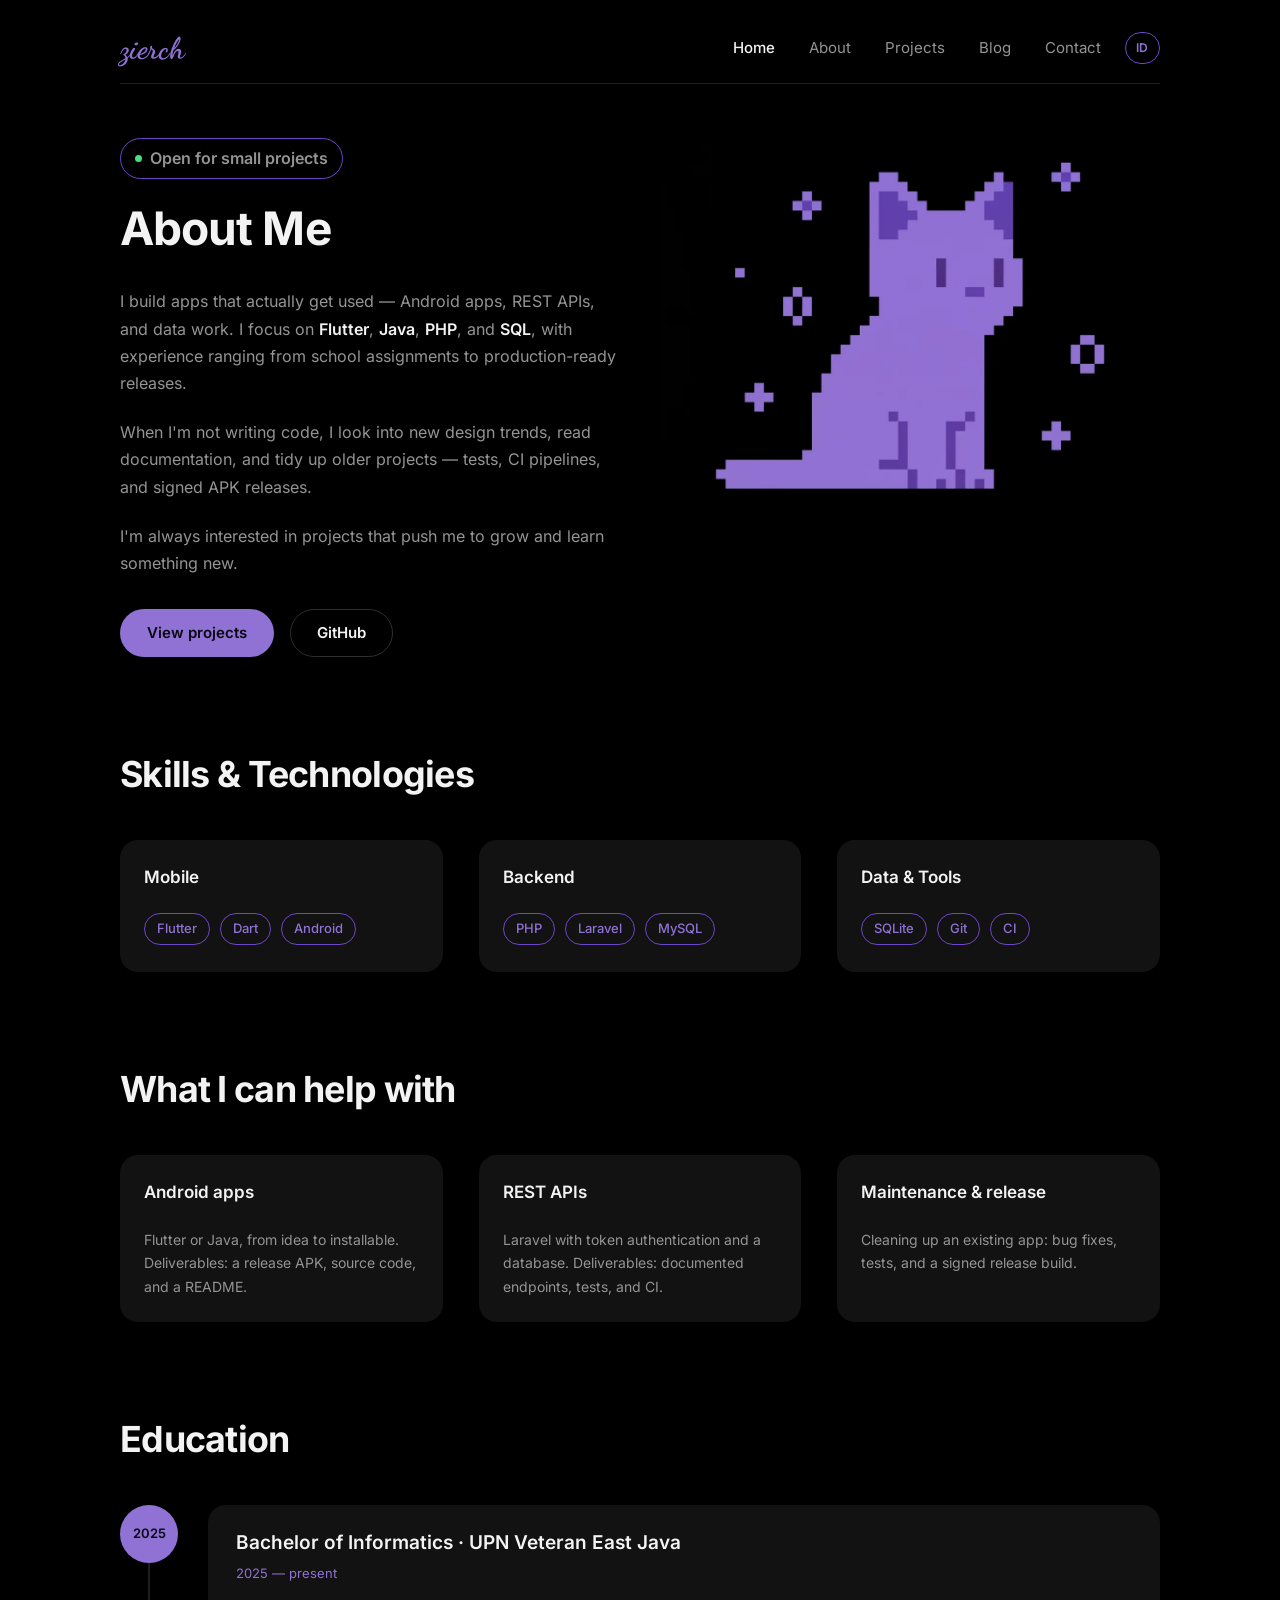
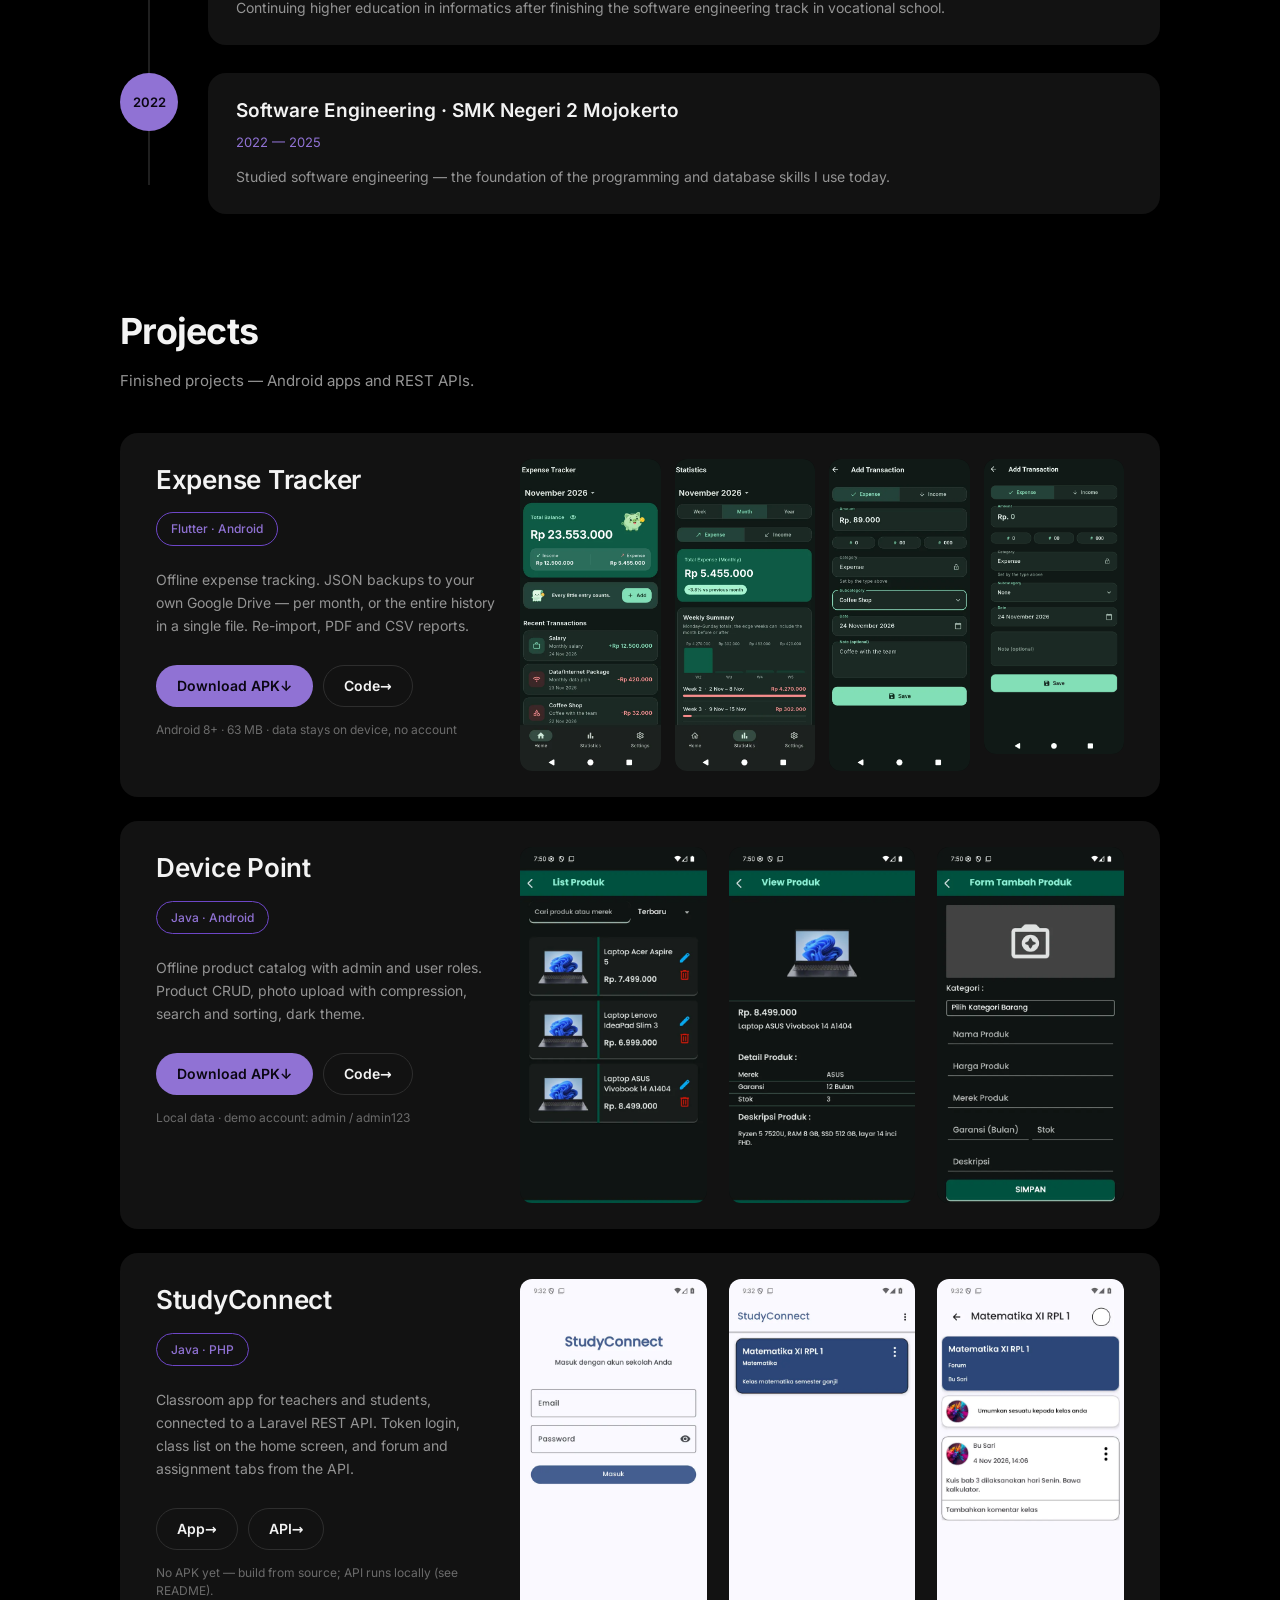
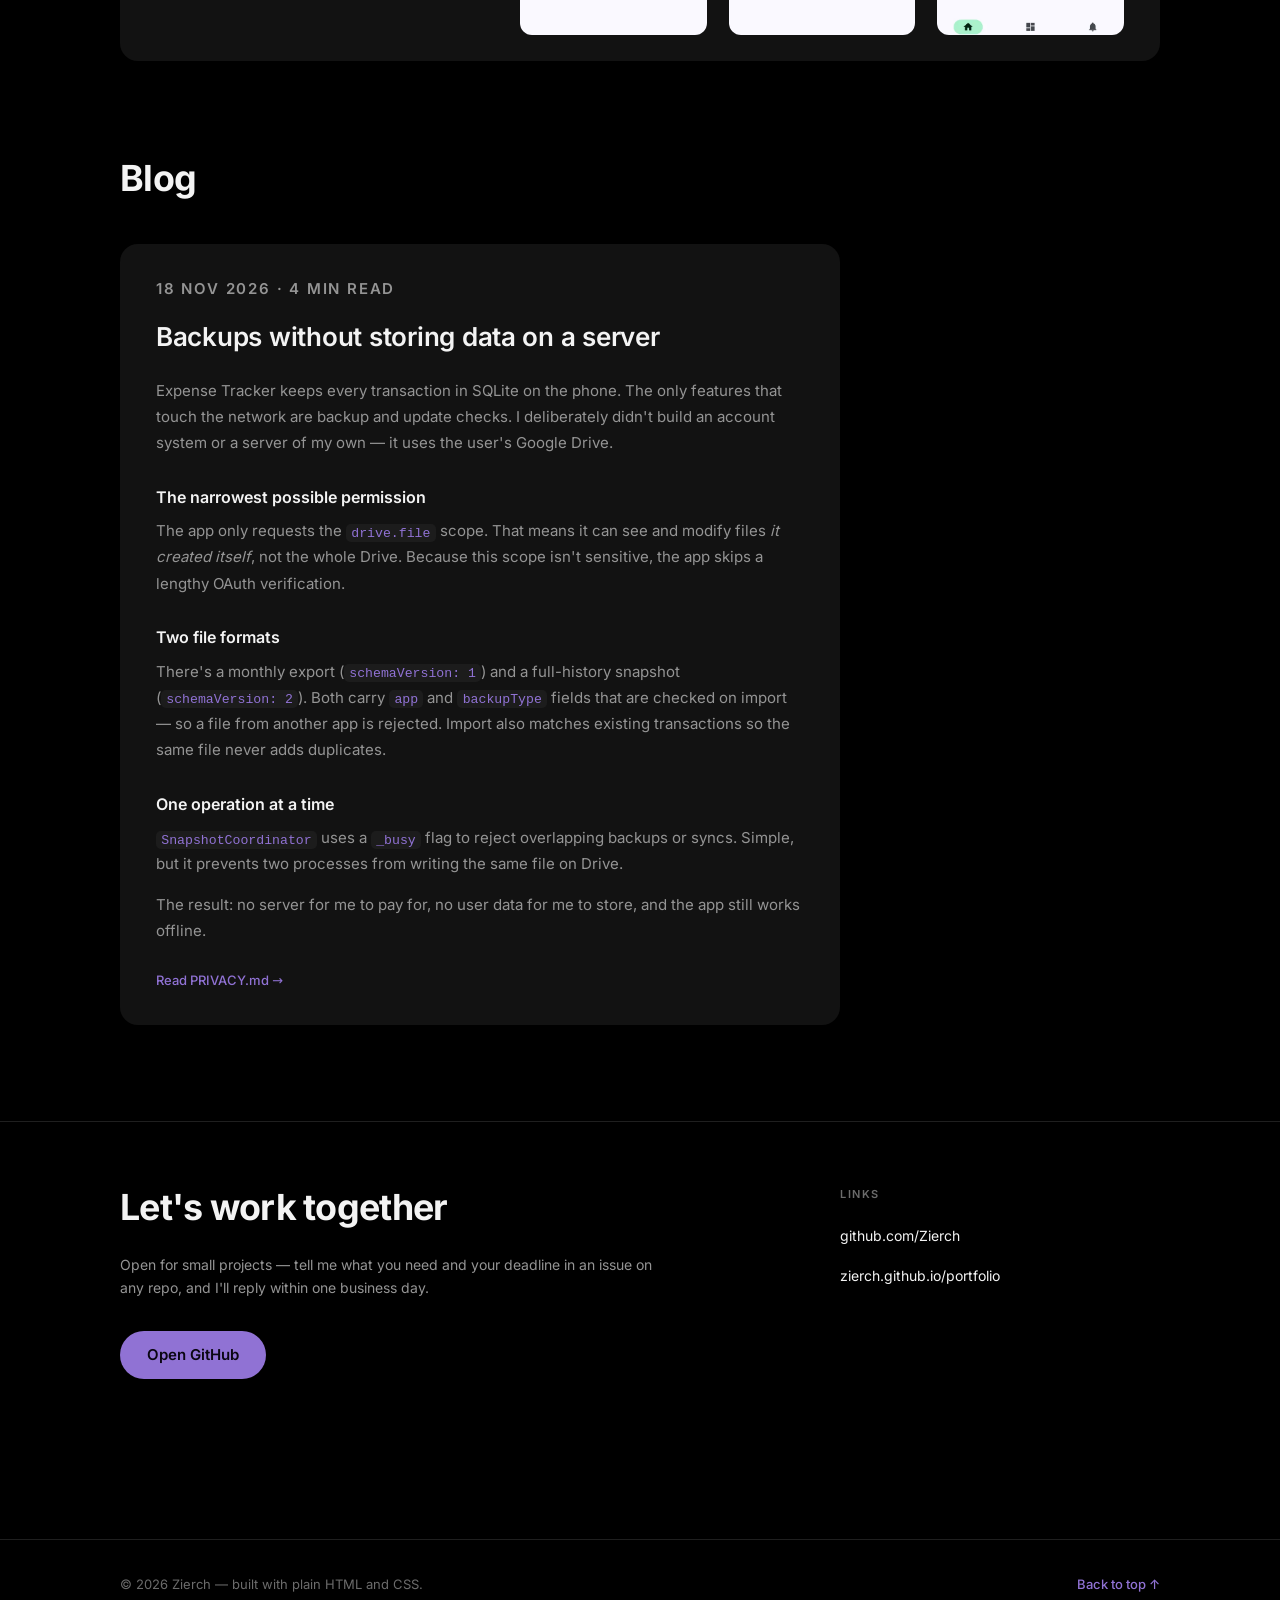
==== en/index.html @ 2a81a36b "feat: add an English version at /en/ A separate page rather than a CSS toggle so lang, hreflang, ima" ====
<!DOCTYPE html>
<html lang="en">
<head>
<meta charset="utf-8">
<meta name="viewport" content="width=device-width, initial-scale=1">
<title>Zierch — portfolio</title>
<meta name="description" content="Portfolio of Nabil (Zierch) — Android apps, REST APIs, and data work. Flutter, Java, PHP, SQL.">
<meta name="color-scheme" content="dark light">
<link rel="alternate" hreflang="id" href="https://zierch.github.io/portfolio/">
<link rel="preload" href="../assets/fonts/inter-var.woff2" as="font" type="font/woff2" crossorigin>
<link rel="preload" href="../assets/fonts/dancing-script-700.woff2" as="font" type="font/woff2" crossorigin>
<link rel="stylesheet" href="../style.css">
<link rel="icon" href="../assets/favicon-32.png" sizes="32x32" type="image/png">
<link rel="icon" href="../assets/icon-512.png" sizes="512x512" type="image/png">
<link rel="apple-touch-icon" href="../assets/apple-touch-icon.png">
</head>
<body>

<a class="skip" href="#projects">Skip to projects</a>

<header class="nav wrap">
  <a class="logo" href="#top">zierch</a>
  <nav class="menu" id="menu-mobile" aria-label="Main navigation">
    <a href="#top" aria-current="page">Home</a>
    <a href="#about">About</a>
    <a href="#projects">Projects</a>
    <a href="#blog">Blog</a>
    <a href="#contact">Contact</a>
  </nav>
  <a class="lang" href="../" hreflang="id" lang="id" aria-label="Ganti ke Bahasa Indonesia">ID</a>
  <button class="menu-toggle" aria-expanded="false" aria-controls="menu-mobile" aria-label="Open menu">
    <span></span><span></span><span></span>
  </button>
</header>

<main id="top">

  <!-- ================= HERO ================= -->
  <section id="about" class="hero wrap" aria-labelledby="hero-judul">
    <div class="hero-text">
      <p class="badge"><span class="dot"></span> Open for small projects</p>
      <h1 id="hero-judul">About Me</h1>
      <p>
        I build apps that actually get used — Android apps, REST APIs, and data
        work. I focus on <strong>Flutter</strong>, <strong>Java</strong>,
        <strong>PHP</strong>, and <strong>SQL</strong>, with experience ranging
        from school assignments to production-ready releases.
      </p>
      <p>
        When I'm not writing code, I look into new design trends, read
        documentation, and tidy up older projects — tests, CI pipelines,
        and signed APK releases.
      </p>
      <p>
        I'm always interested in projects that push me to grow and learn
        something new.
      </p>
      <div class="hero-actions">
        <a class="btn btn-primary" href="#projects">View projects</a>
        <a class="btn btn-ghost" href="https://github.com/Zierch">GitHub</a>
      </div>
    </div>
    <div class="hero-art">
      <img src="../assets/kucing.webp" width="520" height="390" alt="Purple pixel-art cat sitting among small stars on a black background." fetchpriority="high">
    </div>
  </section>

  <!-- ================= SKILLS ================= -->
  <section class="section wrap" aria-labelledby="skills-judul">
    <h2 id="skills-judul">Skills &amp; Technologies</h2>
    <div class="skills">
      <div class="card skill">
        <h3>Mobile</h3>
        <ul class="pills">
          <li>Flutter</li><li>Dart</li><li>Android</li>
        </ul>
      </div>
      <div class="card skill">
        <h3>Backend</h3>
        <ul class="pills">
          <li>PHP</li><li>Laravel</li><li>MySQL</li>
        </ul>
      </div>
      <div class="card skill">
        <h3>Data &amp; Tools</h3>
        <ul class="pills">
          <li>SQLite</li><li>Git</li><li>CI</li>
        </ul>
      </div>
    </div>
  </section>

  <!-- ================= SERVICES ================= -->
  <section class="section wrap" aria-labelledby="layanan-judul">
    <h2 id="layanan-judul">What I can help with</h2>
    <div class="skills">
      <div class="card skill service">
        <h3>Android apps</h3>
        <p class="desc">Flutter or Java, from idea to installable. Deliverables: a release APK, source code, and a README.</p>
      </div>
      <div class="card skill service">
        <h3>REST APIs</h3>
        <p class="desc">Laravel with token authentication and a database. Deliverables: documented endpoints, tests, and CI.</p>
      </div>
      <div class="card skill service">
        <h3>Maintenance &amp; release</h3>
        <p class="desc">Cleaning up an existing app: bug fixes, tests, and a signed release build.</p>
      </div>
    </div>
  </section>

  <!-- ================= EDUCATION ================= -->
  <section class="section wrap" aria-labelledby="pendidikan-judul">
    <h2 id="pendidikan-judul">Education</h2>
    <ol class="timeline">
      <li class="timeline-item">
        <span class="year">2025</span>
        <div class="card timeline-card">
          <h3>Bachelor of Informatics · UPN Veteran East Java</h3>
          <p class="meta">2025 — present</p>
          <p class="desc">Continuing higher education in informatics after finishing the software engineering track in vocational school.</p>
        </div>
      </li>
      <li class="timeline-item">
        <span class="year">2022</span>
        <div class="card timeline-card">
          <h3>Software Engineering · SMK Negeri 2 Mojokerto</h3>
          <p class="meta">2022 — 2025</p>
          <p class="desc">Studied software engineering — the foundation of the programming and database skills I use today.</p>
        </div>
      </li>
    </ol>
  </section>

  <!-- ================= PROJECTS ================= -->
  <section id="projects" class="section wrap" aria-labelledby="projects-judul">
    <h2 id="projects-judul">Projects</h2>
    <p class="section-sub">Finished projects — Android apps and REST APIs.</p>

    <article class="card project">
      <div class="project-info">
        <h3>Expense Tracker</h3>
        <p class="tag">Flutter · Android</p>
        <p class="desc">Offline expense tracking. JSON backups to your own Google Drive — per month, or the entire history in a single file. Re-import, PDF and CSV reports.</p>
        <div class="project-actions">
          <a class="btn btn-primary btn-sm" href="https://github.com/Zierch/expense_tracker/releases/latest">Download APK <span aria-hidden="true">↓</span></a>
          <a class="btn btn-ghost btn-sm" href="https://github.com/Zierch/expense_tracker">Code <span aria-hidden="true">→</span></a>
        </div>
        <p class="project-note">Android 8+ · 63 MB · data stays on device, no account</p>
      </div>
      <div class="shots shots--four" role="group" aria-label="Expense Tracker screenshots">
        <img src="../assets/expense-dashboard.webp" width="540" height="1134" loading="lazy" alt="Expense Tracker dashboard in dark theme: this month's balance and recent transactions.">
        <img src="../assets/expense-statistics.webp" width="540" height="1134" loading="lazy" alt="Statistics page: expense chart by category.">
        <img src="../assets/expense-add.webp" width="540" height="1134" loading="lazy" alt="Add transaction form filled in with an amount and category.">
        <img class="shot-gif" src="../assets/expense-demo.gif" width="460" height="966" loading="lazy" alt="Short animation: filling in a transaction form and saving it.">
      </div>
    </article>

    <article class="card project">
      <div class="project-info">
        <h3>Device Point</h3>
        <p class="tag">Java · Android</p>
        <p class="desc">Offline product catalog with admin and user roles. Product CRUD, photo upload with compression, search and sorting, dark theme.</p>
        <div class="project-actions">
          <a class="btn btn-primary btn-sm" href="https://github.com/Zierch/device-point/releases/latest">Download APK <span aria-hidden="true">↓</span></a>
          <a class="btn btn-ghost btn-sm" href="https://github.com/Zierch/device-point">Code <span aria-hidden="true">→</span></a>
        </div>
        <p class="project-note">Local data · demo account: admin / admin123</p>
      </div>
      <div class="shots" role="group" aria-label="Device Point screenshots">
        <img src="../assets/device-list.webp" width="540" height="1200" loading="lazy" alt="Device Point product list: cards with photo, price, and stock.">
        <img src="../assets/device-detail.webp" width="540" height="1200" loading="lazy" alt="Product detail page with specifications, warranty, and a contact seller button.">
        <img src="../assets/device-admin.webp" width="540" height="1200" loading="lazy" alt="Admin form for adding a new product.">
      </div>
    </article>

    <article class="card project">
      <div class="project-info">
        <h3>StudyConnect</h3>
        <p class="tag">Java · PHP</p>
        <p class="desc">Classroom app for teachers and students, connected to a Laravel REST API. Token login, class list on the home screen, and forum and assignment tabs from the API.</p>
        <div class="project-actions">
          <a class="btn btn-ghost btn-sm" href="https://github.com/Zierch/StudyConnect">App <span aria-hidden="true">→</span></a>
          <a class="btn btn-ghost btn-sm" href="https://github.com/Zierch/StudyConnect-API">API <span aria-hidden="true">→</span></a>
        </div>
        <p class="project-note">No APK yet — build from source; API runs locally (see README).</p>
      </div>
      <div class="shots" role="group" aria-label="StudyConnect screenshots">
        <img src="../assets/study-login.webp" width="540" height="1200" loading="lazy" alt="StudyConnect login screen with email and password fields.">
        <img src="../assets/study-beranda.webp" width="540" height="1200" loading="lazy" alt="StudyConnect home screen showing the signed-in user's classes.">
        <img src="../assets/study-forum.webp" width="540" height="1200" loading="lazy" alt="Forum tab inside a class, showing an announcement from the teacher.">
      </div>
    </article>
  </section>

  <!-- ================= BLOG ================= -->
  <section id="blog" class="section wrap" aria-labelledby="blog-judul">
    <h2 id="blog-judul">Blog</h2>

    <article class="post">
      <p class="post-meta">18 NOV 2026 · 4 MIN READ</p>
      <h3>Backups without storing data on a server</h3>
      <p>
        Expense Tracker keeps every transaction in SQLite on the phone. The only
        features that touch the network are backup and update checks. I
        deliberately didn't build an account system or a server of my own — it
        uses the user's Google Drive.
      </p>
      <h4>The narrowest possible permission</h4>
      <p>
        The app only requests the <code>drive.file</code> scope. That means it can
        see and modify files <em>it created itself</em>, not the whole Drive.
        Because this scope isn't sensitive, the app skips a lengthy OAuth
        verification.
      </p>
      <h4>Two file formats</h4>
      <p>
        There's a monthly export (<code>schemaVersion: 1</code>) and a full-history
        snapshot (<code>schemaVersion: 2</code>). Both carry <code>app</code> and
        <code>backupType</code> fields that are checked on import — so a file from
        another app is rejected. Import also matches existing transactions so the
        same file never adds duplicates.
      </p>
      <h4>One operation at a time</h4>
      <p>
        <code>SnapshotCoordinator</code> uses a <code>_busy</code> flag to reject
        overlapping backups or syncs. Simple, but it prevents two processes from
        writing the same file on Drive.
      </p>
      <p>
        The result: no server for me to pay for, no user data for me to store,
        and the app still works offline.
      </p>
      <a class="repo" href="https://github.com/Zierch/expense_tracker/blob/main/PRIVACY.md">Read PRIVACY.md <span aria-hidden="true">→</span></a>
    </article>
  </section>

  <!-- ================= CONTACT ================= -->
  <section id="contact" class="section wrap contact" aria-labelledby="contact-judul">
    <div class="contact-main">
      <h2 id="contact-judul">Let's work together</h2>
      <p class="desc">Open for small projects — tell me what you need and your deadline in an issue on any repo, and I'll reply within one business day.</p>
      <div class="hero-actions">
        <a class="btn btn-primary" href="https://github.com/Zierch">Open GitHub</a>
      </div>
    </div>
    <div class="contact-links">
      <h3>LINKS</h3>
      <ul>
        <li><a href="https://github.com/Zierch">github.com/Zierch</a></li>
        <li><a href="https://zierch.github.io/portfolio/">zierch.github.io/portfolio</a></li>
      </ul>
    </div>
  </section>

</main>

<footer class="wrap">
  <p>© 2026 Zierch — built with plain HTML and CSS.</p>
  <a href="#top">Back to top ↑</a>
</footer>

</body>
</html>
---- style.css ----
/* ============================================================
   Zierch — portfolio
   Satu berkas CSS, tanpa framework, tanpa JavaScript.
   Warna diambil langsung dari file desain FigCraft.
   ============================================================ */

@font-face {
  font-family: "Inter";
  src: url("assets/fonts/inter-var.woff2") format("woff2");
  font-weight: 100 900;
  font-style: normal;
  font-display: swap;
}

@font-face {
  font-family: "Dancing Script";
  src: url("assets/fonts/dancing-script-700.woff2") format("woff2");
  font-weight: 700;
  font-style: normal;
  font-display: swap;
}

:root {
  --bg: #000000;
  --card: #121212;
  --line: #1f1f1f;
  --border: #2e2e2e;
  --text: #f3f3f3;
  --dim: #949494;
  --muted: #6b6b6b;
  --accent: #9072d4;
  --accent-dark: #6d46c7;
  --on-accent: #0a0612;

  --wrap: 1200px;
  --pad: 120px;
  --radius: 18px;
}

*,
*::before,
*::after { box-sizing: border-box; }

html { scroll-behavior: smooth; }

@media (prefers-reduced-motion: reduce) {
  html { scroll-behavior: auto; }
  * { animation: none !important; transition: none !important; }
}

body {
  margin: 0;
  background: var(--bg);
  color: var(--text);
  font-family: "Inter", ui-sans-serif, system-ui, -apple-system, "Segoe UI",
    Roboto, sans-serif;
  font-size: 16px;
  line-height: 1.6;
  -webkit-font-smoothing: antialiased;
  text-rendering: optimizeLegibility;
}

.wrap {
  width: 100%;
  max-width: calc(var(--wrap) + 2 * var(--pad));
  margin-inline: auto;
  padding-inline: var(--pad);
}

@media (max-width: 1000px) {
  :root { --pad: 32px; }
}
@media (max-width: 560px) {
  :root { --pad: 24px; }
}

/* ---------- aksesibilitas ---------- */

.skip {
  position: absolute;
  left: -9999px;
  top: 0;
  z-index: 10;
  padding: 0.7rem 1.1rem;
  background: var(--accent);
  color: var(--on-accent);
  font-weight: 600;
  text-decoration: none;
  border-radius: 0 0 10px 0;
}
.skip:focus-visible { left: 0; }

:focus-visible {
  outline: 2px solid var(--accent);
  outline-offset: 3px;
  border-radius: 4px;
}

/* ---------- navigasi ---------- */

.nav {
  display: flex;
  align-items: center;
  justify-content: flex-start;
  gap: 1.5rem;
  padding-block: 30px 0;
  position: relative;
}

.nav::after {
  content: "";
  position: absolute;
  left: var(--pad);
  right: var(--pad);
  bottom: -18px;
  height: 1px;
  background: var(--line);
}

.logo {
  font-family: "Dancing Script", cursive;
  font-weight: 700;
  font-size: 30px;
  line-height: 1.2;
  color: var(--accent);
  text-decoration: none;
  letter-spacing: 0.01em;
}

.menu {
  display: flex;
  gap: 34px;
  margin-left: auto;
}

.menu a {
  color: var(--dim);
  font-size: 15px;
  text-decoration: none;
  transition: color 0.15s ease;
}

.menu a:hover,
.menu a[aria-current="page"] { color: var(--text); }

.menu a[aria-current="page"] { font-weight: 500; }

/* penanda bahasa — tetap terlihat walau menu disembunyikan di HP */
.lang {
  color: var(--accent);
  font-size: 12px;
  font-weight: 600;
  letter-spacing: 0.05em;
  text-decoration: none;
  padding: 5px 10px;
  border: 1px solid var(--accent-dark);
  border-radius: 999px;
  transition: background-color 0.15s ease;
}

.lang:hover { background: #1a1328; }

/* tombol hamburger — hanya di layar kecil */
.menu-toggle {
  display: none;
  flex-direction: column;
  justify-content: center;
  gap: 5px;
  width: 34px;
  height: 34px;
  padding: 0;
  border: 0;
  background: none;
  cursor: pointer;
}

.menu-toggle span {
  display: block;
  height: 2px;
  background: var(--text);
  border-radius: 2px;
}

/* ---------- hero ---------- */

.hero {
  display: grid;
  grid-template-columns: minmax(0, 560px) minmax(0, 520px);
  justify-content: space-between;
  align-items: start;
  gap: 40px;
  padding-block: 72px 96px;
}

h1 {
  margin: 0 0 32px;
  font-size: clamp(2.2rem, 3.6vw, 52px);
  line-height: 1.2;
  font-weight: 700;
  letter-spacing: -0.02em;
}

/* badge kecil di hero — tanpa angka harga */
.badge {
  display: inline-flex;
  align-items: center;
  gap: 8px;
  margin: 0 0 18px;
  padding: 6px 14px;
  border: 1px solid var(--accent-dark);
  border-radius: 999px;
  color: var(--accent);
  font-size: 12px;
  font-weight: 600;
}

.badge .dot {
  width: 7px;
  height: 7px;
  border-radius: 50%;
  background: #4ade80;
}

.hero-text p {
  margin: 0 0 22px;
  color: var(--dim);
  font-size: 16px;
  line-height: 1.7;
  max-width: 52ch;
}

.hero-text strong {
  color: var(--text);
  font-weight: 600;
}

.hero-actions {
  display: flex;
  flex-wrap: wrap;
  gap: 16px;
  margin-top: 32px;
}

.hero-art img {
  display: block;
  width: 100%;
  height: auto;
  border-radius: var(--radius);
}

/* ---------- tombol ---------- */

.btn {
  display: inline-flex;
  align-items: center;
  justify-content: center;
  min-height: 48px;
  padding: 0 26px;
  border: 1px solid transparent;
  border-radius: 999px;
  font-size: 15px;
  font-weight: 600;
  text-decoration: none;
  transition: background-color 0.15s ease, border-color 0.15s ease,
    transform 0.15s ease;
}

.btn-primary {
  background: var(--accent);
  color: var(--on-accent);
}

.btn-primary:hover {
  background: #a086e0;
  transform: translateY(-1px);
}

.btn-ghost {
  background: transparent;
  border-color: var(--border);
  color: var(--text);
}

.btn-ghost:hover {
  border-color: var(--accent);
  transform: translateY(-1px);
}

/* ---------- bagian umum ---------- */

.section { padding-block: 0 96px; }

h2 {
  margin: 0 0 44px;
  font-size: clamp(1.7rem, 2.8vw, 40px);
  line-height: 1.2;
  font-weight: 700;
  letter-spacing: -0.02em;
}

.section-sub {
  margin: -28px 0 40px;
  color: var(--dim);
  font-size: 15px;
}

.card {
  background: var(--card);
  border-radius: var(--radius);
}

/* ---------- skills ---------- */

.skills {
  display: grid;
  grid-template-columns: repeat(3, minmax(0, 1fr));
  gap: 36px;
}

.skill {
  padding: 24px;
  min-height: 132px;
}

.skill h3 {
  margin: 0 0 22px;
  font-size: 17px;
  font-weight: 600;
}

.pills {
  display: flex;
  flex-wrap: wrap;
  gap: 10px;
  margin: 0;
  padding: 0;
  list-style: none;
}

.pills li {
  padding: 5px 12px;
  border: 1px solid var(--accent-dark);
  border-radius: 999px;
  color: var(--accent);
  font-size: 13px;
  font-weight: 500;
  line-height: 1.5;
}

/* kartu "Bisa kubantu" — tinggi mengikuti isi */
.service .desc { margin: 0; }
.service { min-height: 0; }

/* ---------- pendidikan ---------- */

.timeline {
  margin: 0;
  padding: 0;
  list-style: none;
  position: relative;
}

/* garis vertikal: mulai dari titik pertama, berhenti di titik terakhir */
.timeline::before {
  content: "";
  position: absolute;
  left: 28px;
  top: 29px;
  bottom: 29px;
  width: 2px;
  background: var(--line);
}

.timeline-item {
  display: grid;
  grid-template-columns: 58px minmax(0, 1fr);
  gap: 30px;
  align-items: start;
}

.timeline-item + .timeline-item { margin-top: 28px; }

.year {
  display: grid;
  place-items: center;
  width: 58px;
  height: 58px;
  border-radius: 50%;
  background: var(--accent);
  color: var(--on-accent);
  font-size: 13px;
  font-weight: 600;
  position: relative;
  z-index: 1;
}

.timeline-card { padding: 26px 28px; }

.timeline-card h3 {
  margin: 0 0 8px;
  font-size: 19px;
  font-weight: 600;
  line-height: 1.3;
}

.meta {
  margin: 0 0 12px;
  color: var(--accent);
  font-size: 13px;
}

.desc {
  margin: 0;
  color: var(--dim);
  font-size: 14px;
  line-height: 1.65;
}

/* ---------- projects ---------- */

.project {
  display: grid;
  grid-template-columns: minmax(0, 340px) minmax(0, 1fr);
  gap: 24px;
  padding: 26px 36px;
  align-items: start;
}

.project + .project { margin-top: 24px; }

.project-info h3 {
  margin: 0 0 12px;
  font-size: 26px;
  font-weight: 600;
  letter-spacing: -0.01em;
}

.tag {
  display: inline-block;
  margin: 0 0 22px;
  padding: 6px 14px;
  border: 1px solid var(--accent-dark);
  border-radius: 999px;
  color: var(--accent);
  font-size: 12px;
  font-weight: 500;
}

.project-info .desc { margin-bottom: 28px; }

.repo {
  color: var(--accent);
  font-size: 13px;
  font-weight: 500;
  text-decoration: none;
  border-bottom: 1px solid transparent;
  transition: border-color 0.15s ease;
  word-break: break-word;
}

.repo:hover { border-bottom-color: var(--accent); }

.shots {
  display: grid;
  grid-template-columns: repeat(3, minmax(0, 1fr));
  gap: 22px;
  align-content: start;
}

.shots img {
  display: block;
  width: 100%;
  /* semua tangkapan layar disamakan rasionya (9:20, seperti di desain)
     supaya kartu tetap seimbang walau tinggi aslinya berbeda */
  aspect-ratio: 9 / 20;
  object-fit: cover;
  object-position: top center;
  height: auto;
  max-height: 356px;
  border-radius: 12px;
  background: #0a0a0a;
  transition: transform 0.2s ease;
}

.shots img:hover { transform: translateY(-3px); }

/* empat gambar berjajar: tiga tangkapan layar + satu GIF */
.shots--four {
  grid-template-columns: repeat(4, minmax(0, 1fr));
  gap: 14px;
}

/* GIF demo: tetap dalam strip, tidak ikut rasio 9:20 */
.shots .shot-gif {
  aspect-ratio: auto;
  max-height: none;
  object-fit: contain;
}

/* tombol kecil di dalam kartu proyek */
.btn-sm {
  min-height: 42px;
  padding: 0 20px;
  font-size: 14px;
}

.project-actions {
  display: flex;
  flex-wrap: wrap;
  gap: 10px;
  margin-bottom: 14px;
}

.project-note {
  margin: 0;
  color: var(--muted);
  font-size: 12px;
  line-height: 1.5;
}

/* ---------- blog ---------- */

.post {
  max-width: 72ch;
  padding: 32px 36px;
  background: var(--card);
  border-radius: var(--radius);
}

.post-meta {
  margin: 0 0 14px;
  color: var(--muted);
  font-size: 11px;
  font-weight: 600;
  letter-spacing: 0.12em;
}

.post h3 {
  margin: 0 0 20px;
  font-size: 26px;
  font-weight: 600;
  letter-spacing: -0.01em;
}

.post h4 {
  margin: 28px 0 8px;
  font-size: 16px;
  font-weight: 600;
}

.post p {
  margin: 0 0 14px;
  color: var(--dim);
  font-size: 15px;
  line-height: 1.75;
}

.post code {
  padding: 0.12em 0.4em;
  border-radius: 5px;
  background: #1c1c1c;
  color: var(--accent);
  font-family: ui-monospace, "SF Mono", "Cascadia Code", Menlo, monospace;
  font-size: 0.88em;
}

.post .repo { display: inline-block; margin-top: 12px; }

/* ---------- contact ---------- */

.contact {
  display: grid;
  grid-template-columns: minmax(0, 700px) minmax(0, 320px);
  justify-content: space-between;
  gap: 48px;
  padding-top: 64px;
  border-top: 1px solid var(--line);
}

.contact h2 { margin-bottom: 24px; }

.contact .desc { max-width: 60ch; }

.contact-links h3 {
  margin: 0 0 20px;
  color: var(--muted);
  font-size: 11px;
  font-weight: 600;
  letter-spacing: 0.14em;
}

.contact-links ul {
  margin: 0;
  padding: 0;
  list-style: none;
  display: grid;
  gap: 14px;
}

.contact-links a {
  color: var(--text);
  font-size: 14px;
  text-decoration: none;
  border-bottom: 1px solid transparent;
  transition: color 0.15s ease, border-color 0.15s ease;
}

.contact-links a:hover {
  color: var(--accent);
  border-bottom-color: var(--accent);
}

/* ---------- footer ---------- */

footer {
  display: flex;
  flex-wrap: wrap;
  gap: 16px;
  justify-content: space-between;
  align-items: center;
  margin-top: 64px;
  padding-block: 34px 40px;
  border-top: 1px solid var(--line);
}

footer p {
  margin: 0;
  color: var(--muted);
  font-size: 13px;
}

footer a {
  color: var(--accent);
  font-size: 13px;
  font-weight: 500;
  text-decoration: none;
}

footer a:hover { text-decoration: underline; }

/* ============================================================
   Responsif
   ============================================================ */

@media (max-width: 1000px) {
  .hero {
    grid-template-columns: minmax(0, 1fr);
    padding-block: 56px 72px;
  }

  .hero-art {
    order: -1;
    max-width: 460px;
  }

  .skills {
    grid-template-columns: minmax(0, 1fr);
    gap: 16px;
  }

  .skill { min-height: 0; }

  .project {
    grid-template-columns: minmax(0, 1fr);
    gap: 28px;
  }

  .contact {
    grid-template-columns: minmax(0, 1fr);
    gap: 40px;
  }
}

@media (max-width: 720px) {
  .menu { display: none; }

  /* dorong penanda bahasa ke kanan, berdampingan dengan hamburger */
  .lang { margin-left: auto; }

  .menu-toggle { display: flex; }

  .nav::after { bottom: -14px; }

  .shots {
    display: flex;
    gap: 14px;
    overflow-x: auto;
    scroll-snap-type: x mandatory;
    padding-bottom: 8px;
    scrollbar-width: thin;
  }

  .shots img {
    flex: 0 0 56%;
    max-width: 200px;
    /* biarkan rasio gambar yang menentukan tinggi; max-height dari
       aturan desktop akan memangkas isinya di sini */
    max-height: none;
    scroll-snap-align: start;
  }

  .project { padding: 24px; }

  .timeline-item { gap: 20px; }
  .timeline::before { left: 24px; }
  .year { width: 50px; height: 50px; }

  .timeline-card { padding: 22px; }
  .timeline-card h3 { font-size: 17px; }
}

@media (max-width: 420px) {
  .hero-actions .btn { flex: 1 1 auto; }
  .project-info h3 { font-size: 22px; }
}
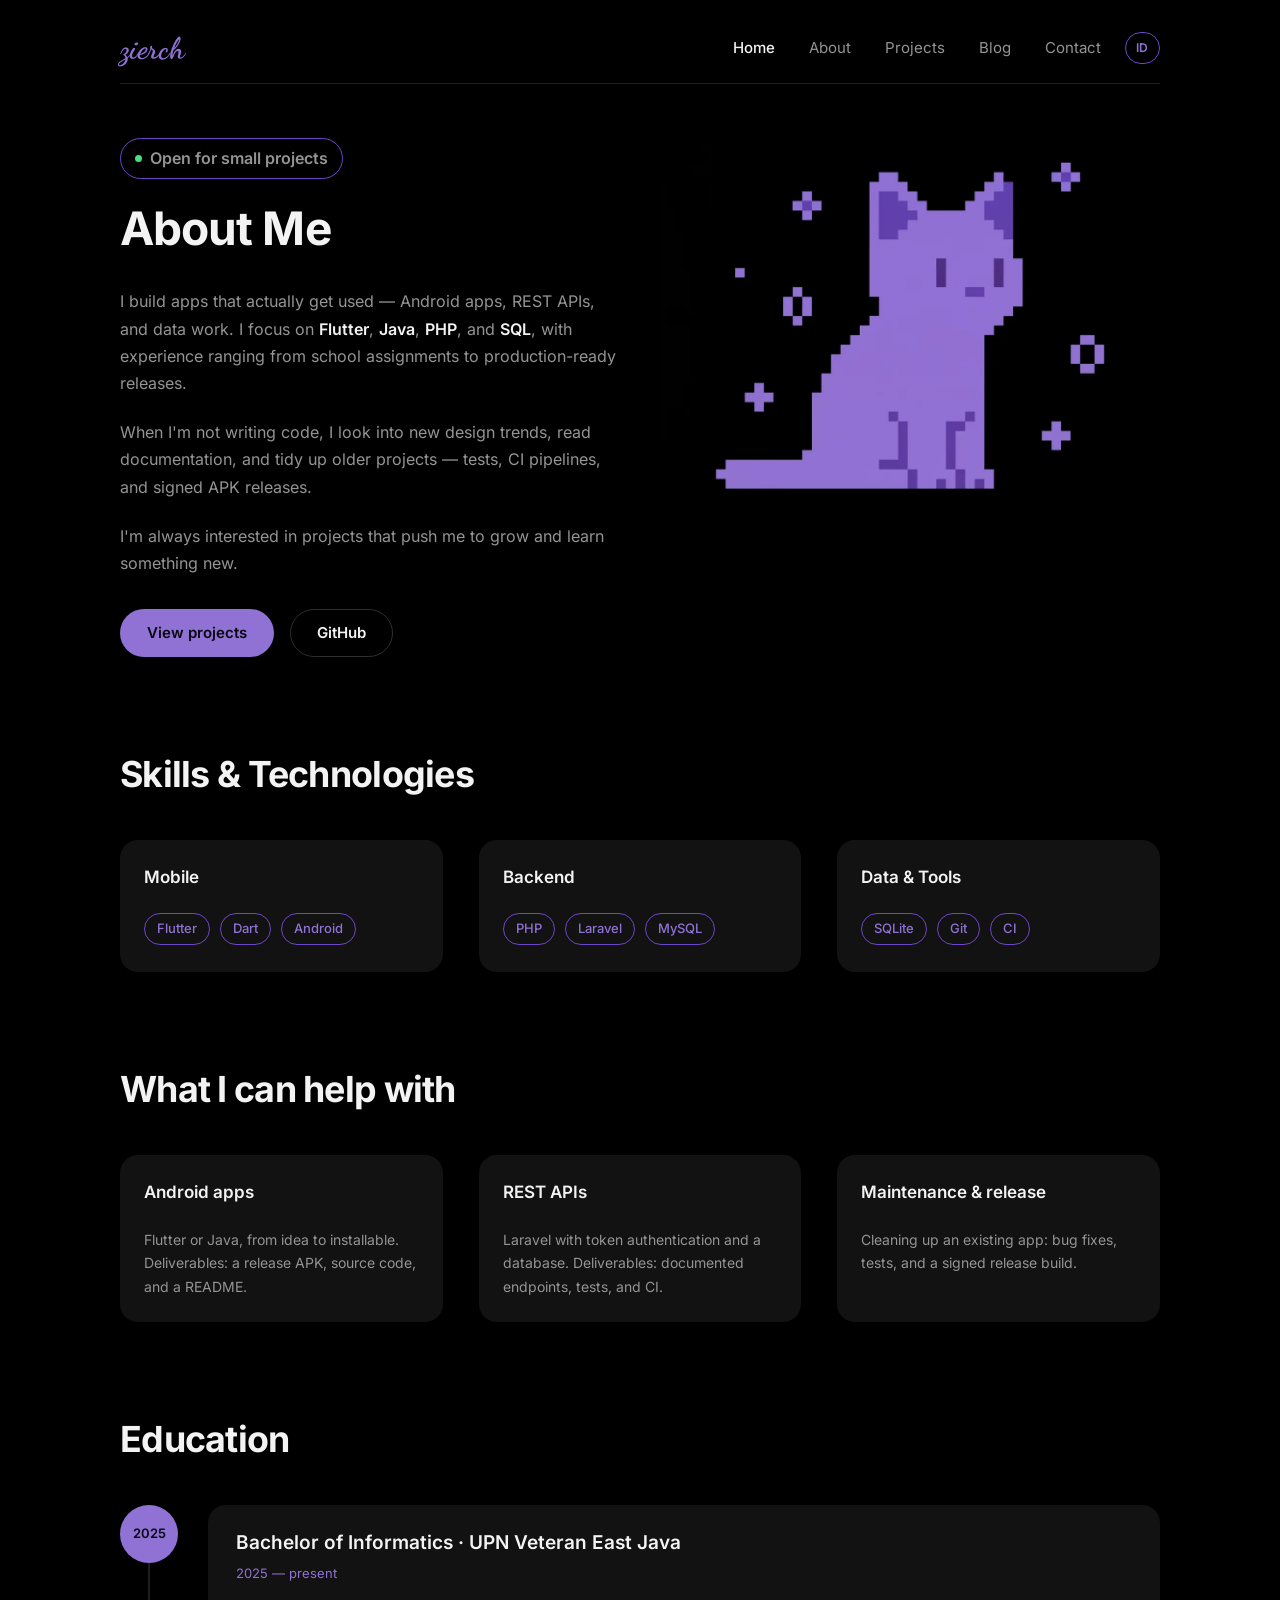
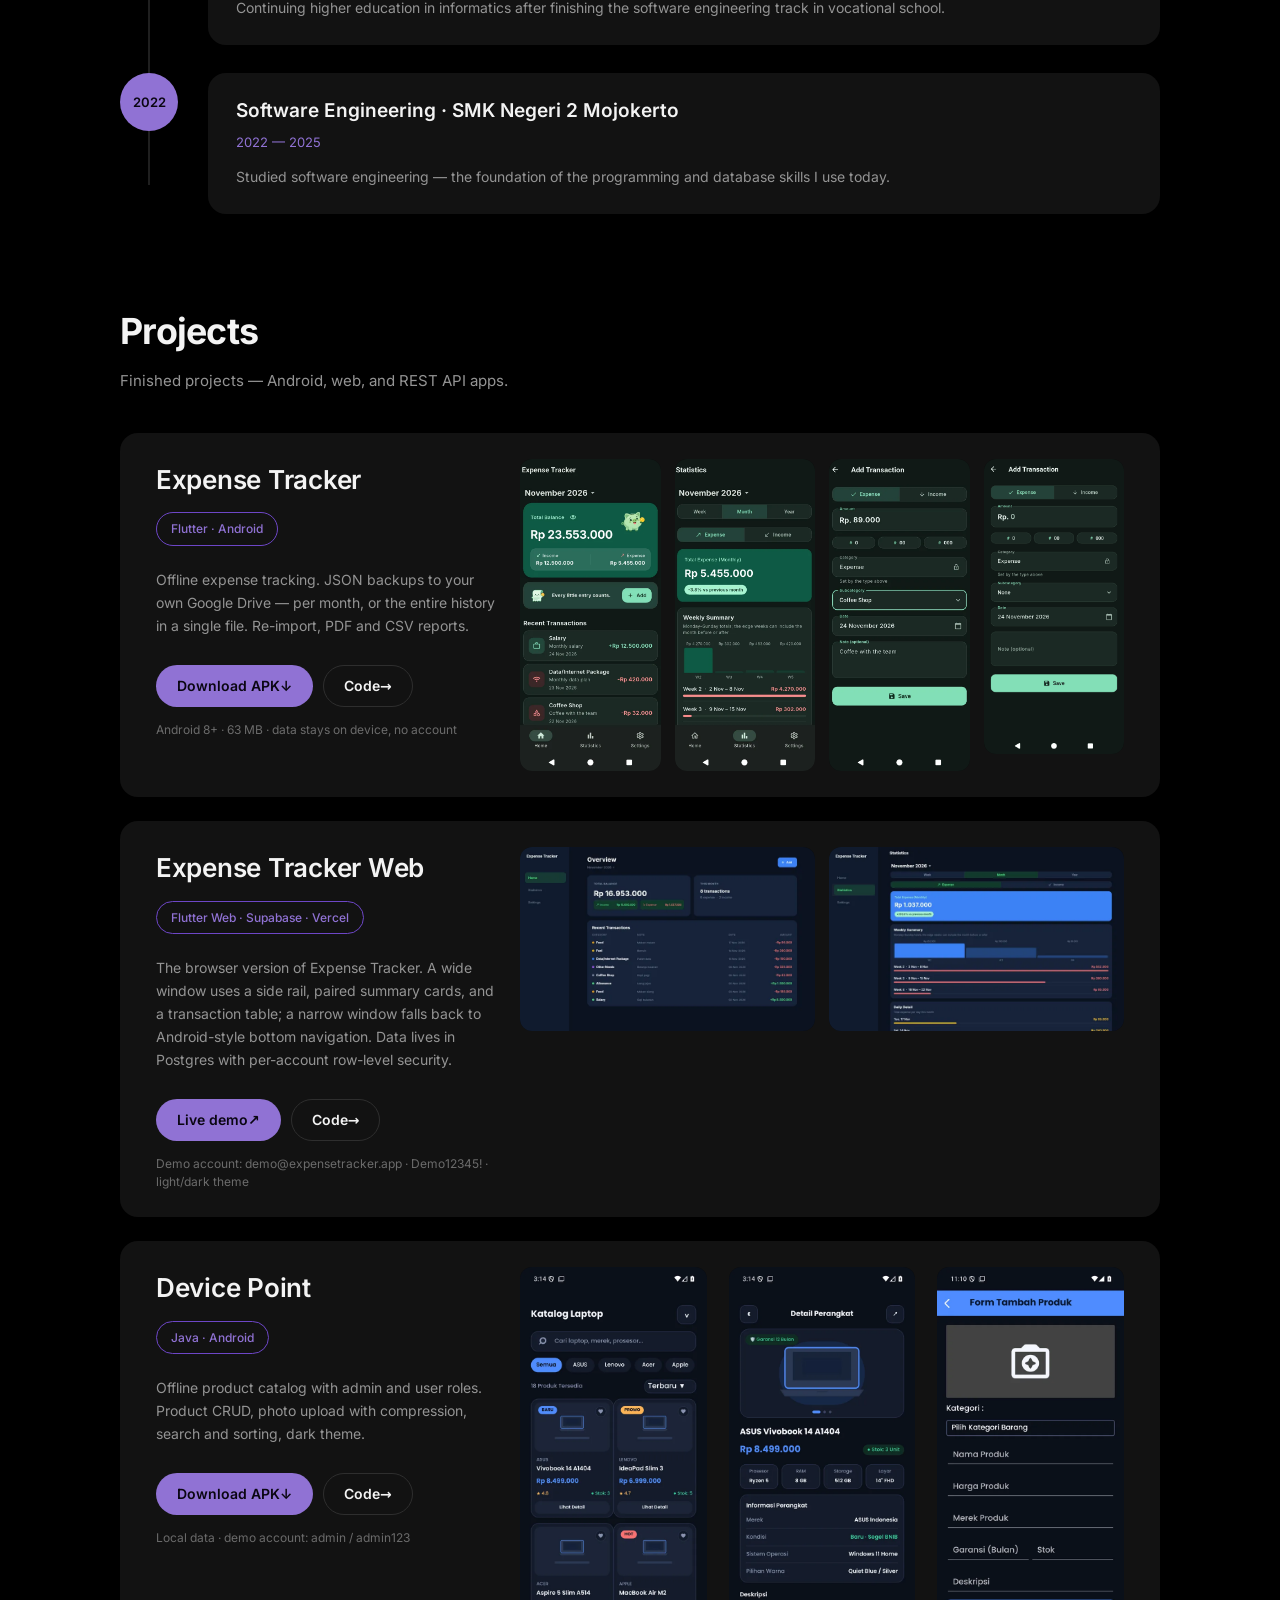
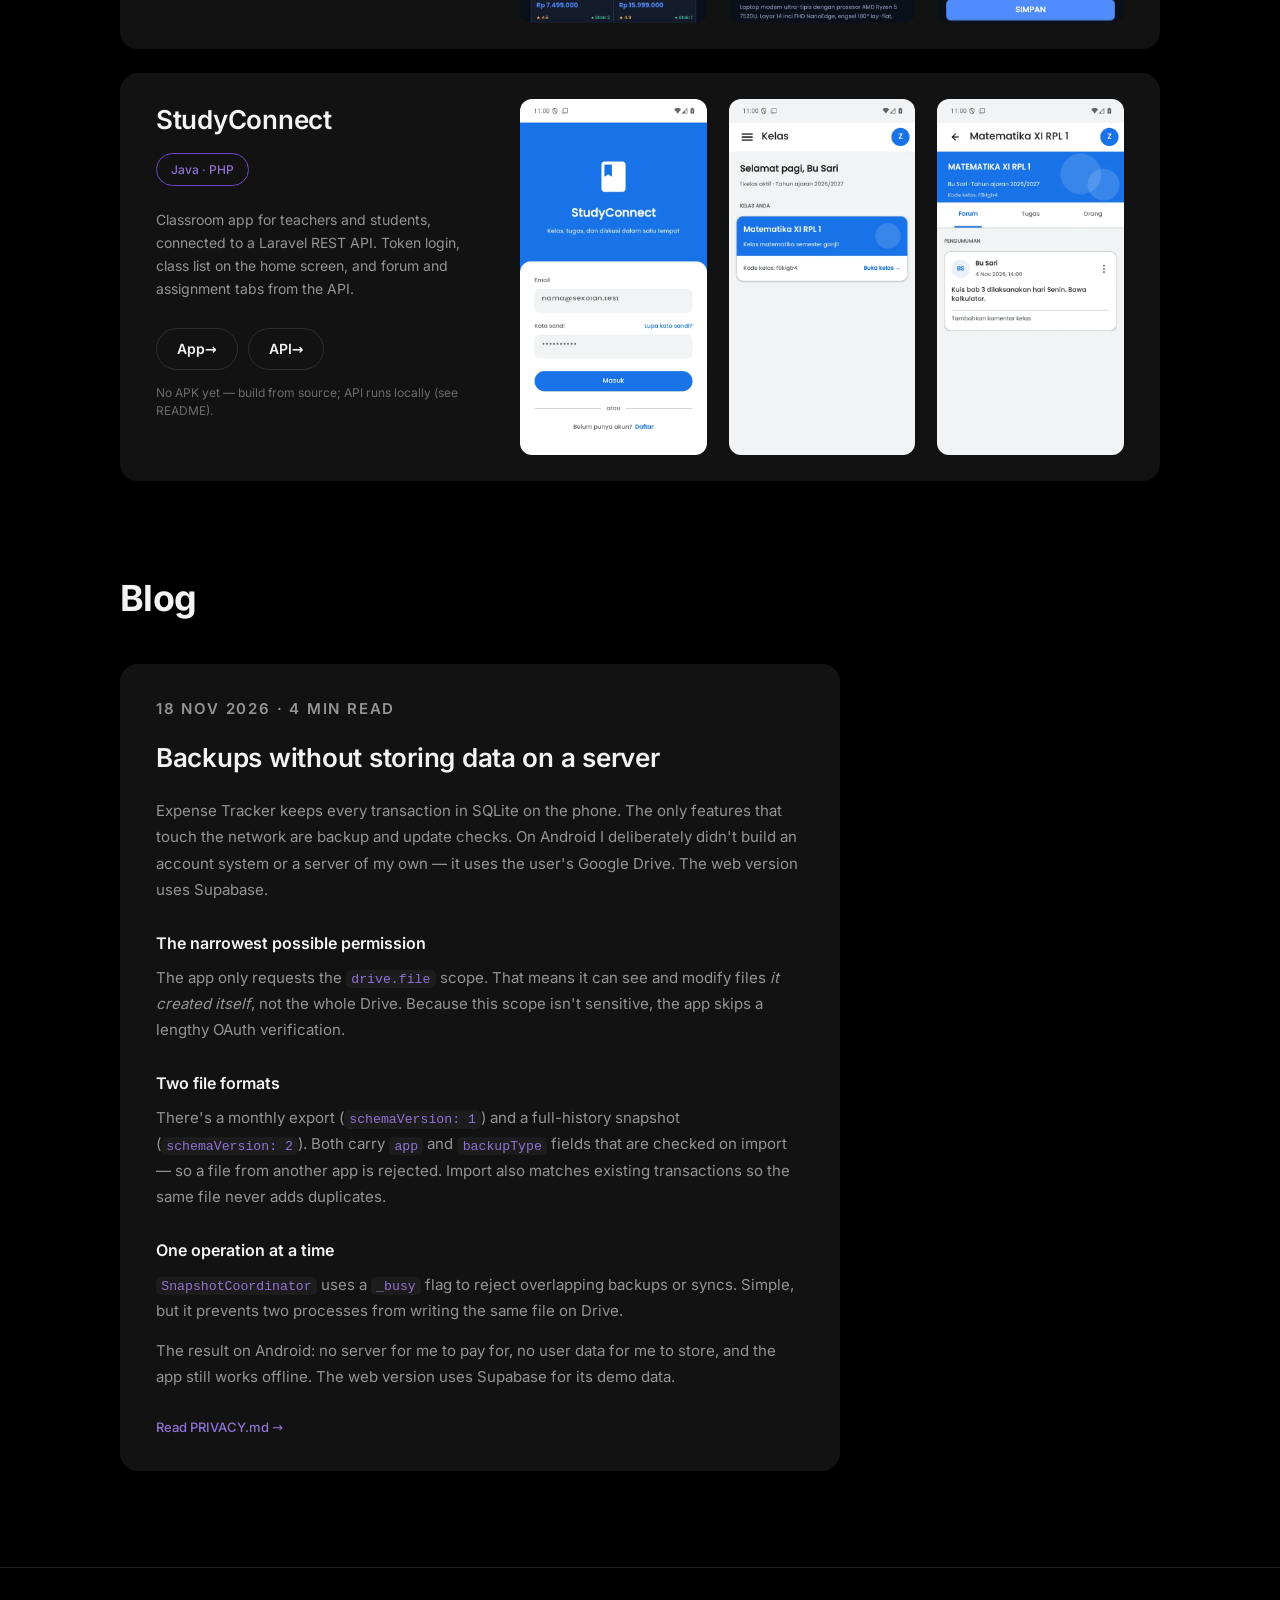
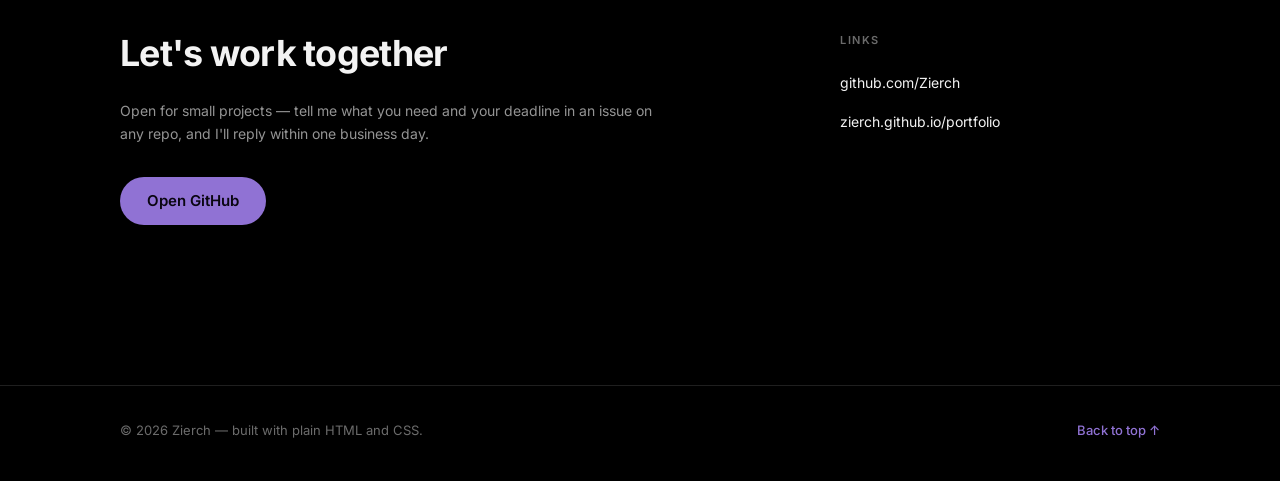
==== commit 60457f8b: "feat: add Expense Tracker Web project to portfolio" ====
--- a/en/index.html
+++ b/en/index.html
@@ -135,7 +135,7 @@
   <!-- ================= PROJECTS ================= -->
   <section id="projects" class="section wrap" aria-labelledby="projects-judul">
     <h2 id="projects-judul">Projects</h2>
-    <p class="section-sub">Finished projects — Android apps and REST APIs.</p>
+    <p class="section-sub">Finished projects — Android, web, and REST API apps.</p>
 
     <article class="card project">
       <div class="project-info">
@@ -158,6 +158,23 @@
 
     <article class="card project">
       <div class="project-info">
+        <h3>Expense Tracker Web</h3>
+        <p class="tag">Flutter Web · Supabase · Vercel</p>
+        <p class="desc">The browser version of Expense Tracker. A wide window uses a side rail, paired summary cards, and a transaction table; a narrow window falls back to Android-style bottom navigation. Data lives in Postgres with per-account row-level security.</p>
+        <div class="project-actions">
+          <a class="btn btn-primary btn-sm" href="https://expense-tracker-web-ruddy-sigma.vercel.app">Live demo <span aria-hidden="true">↗</span></a>
+          <a class="btn btn-ghost btn-sm" href="https://github.com/Zierch/expense_tracker">Code <span aria-hidden="true">→</span></a>
+        </div>
+        <p class="project-note">Demo account: demo@expensetracker.app · Demo12345! · light/dark theme</p>
+      </div>
+      <div class="shots shots--wide" role="group" aria-label="Expense Tracker Web screenshots">
+        <img src="../assets/expense-web-dashboard.webp" width="720" height="450" loading="lazy" alt="Expense Tracker web dashboard in dark theme: side rail, summary cards, and transaction table.">
+        <img src="../assets/expense-web-statistics.webp" width="720" height="450" loading="lazy" alt="Web statistics page: expense chart by category.">
+      </div>
+    </article>
+
+    <article class="card project">
+      <div class="project-info">
         <h3>Device Point</h3>
         <p class="tag">Java · Android</p>
         <p class="desc">Offline product catalog with admin and user roles. Product CRUD, photo upload with compression, search and sorting, dark theme.</p>
@@ -202,9 +219,9 @@
       <h3>Backups without storing data on a server</h3>
       <p>
         Expense Tracker keeps every transaction in SQLite on the phone. The only
-        features that touch the network are backup and update checks. I
-        deliberately didn't build an account system or a server of my own — it
-        uses the user's Google Drive.
+        features that touch the network are backup and update checks. On Android
+        I deliberately didn't build an account system or a server of my own — it
+        uses the user's Google Drive. The web version uses Supabase.
       </p>
       <h4>The narrowest possible permission</h4>
       <p>
@@ -228,8 +245,9 @@
         writing the same file on Drive.
       </p>
       <p>
-        The result: no server for me to pay for, no user data for me to store,
-        and the app still works offline.
+        The result on Android: no server for me to pay for, no user data for me
+        to store, and the app still works offline. The web version uses Supabase
+        for its demo data.
       </p>
       <a class="repo" href="https://github.com/Zierch/expense_tracker/blob/main/PRIVACY.md">Read PRIVACY.md <span aria-hidden="true">→</span></a>
     </article>
--- a/style.css
+++ b/style.css
@@ -490,6 +490,17 @@
   gap: 14px;
 }
 
+/* Tangkapan web desktop: landscape, jangan dipaksa rasio 9:20 */
+.shots--wide {
+  grid-template-columns: repeat(2, minmax(0, 1fr));
+  gap: 14px;
+}
+
+.shots--wide img {
+  aspect-ratio: 16 / 10;
+  max-height: none;
+}
+
 /* GIF demo: tetap dalam strip, tidak ikut rasio 9:20 */
 .shots .shot-gif {
   aspect-ratio: auto;
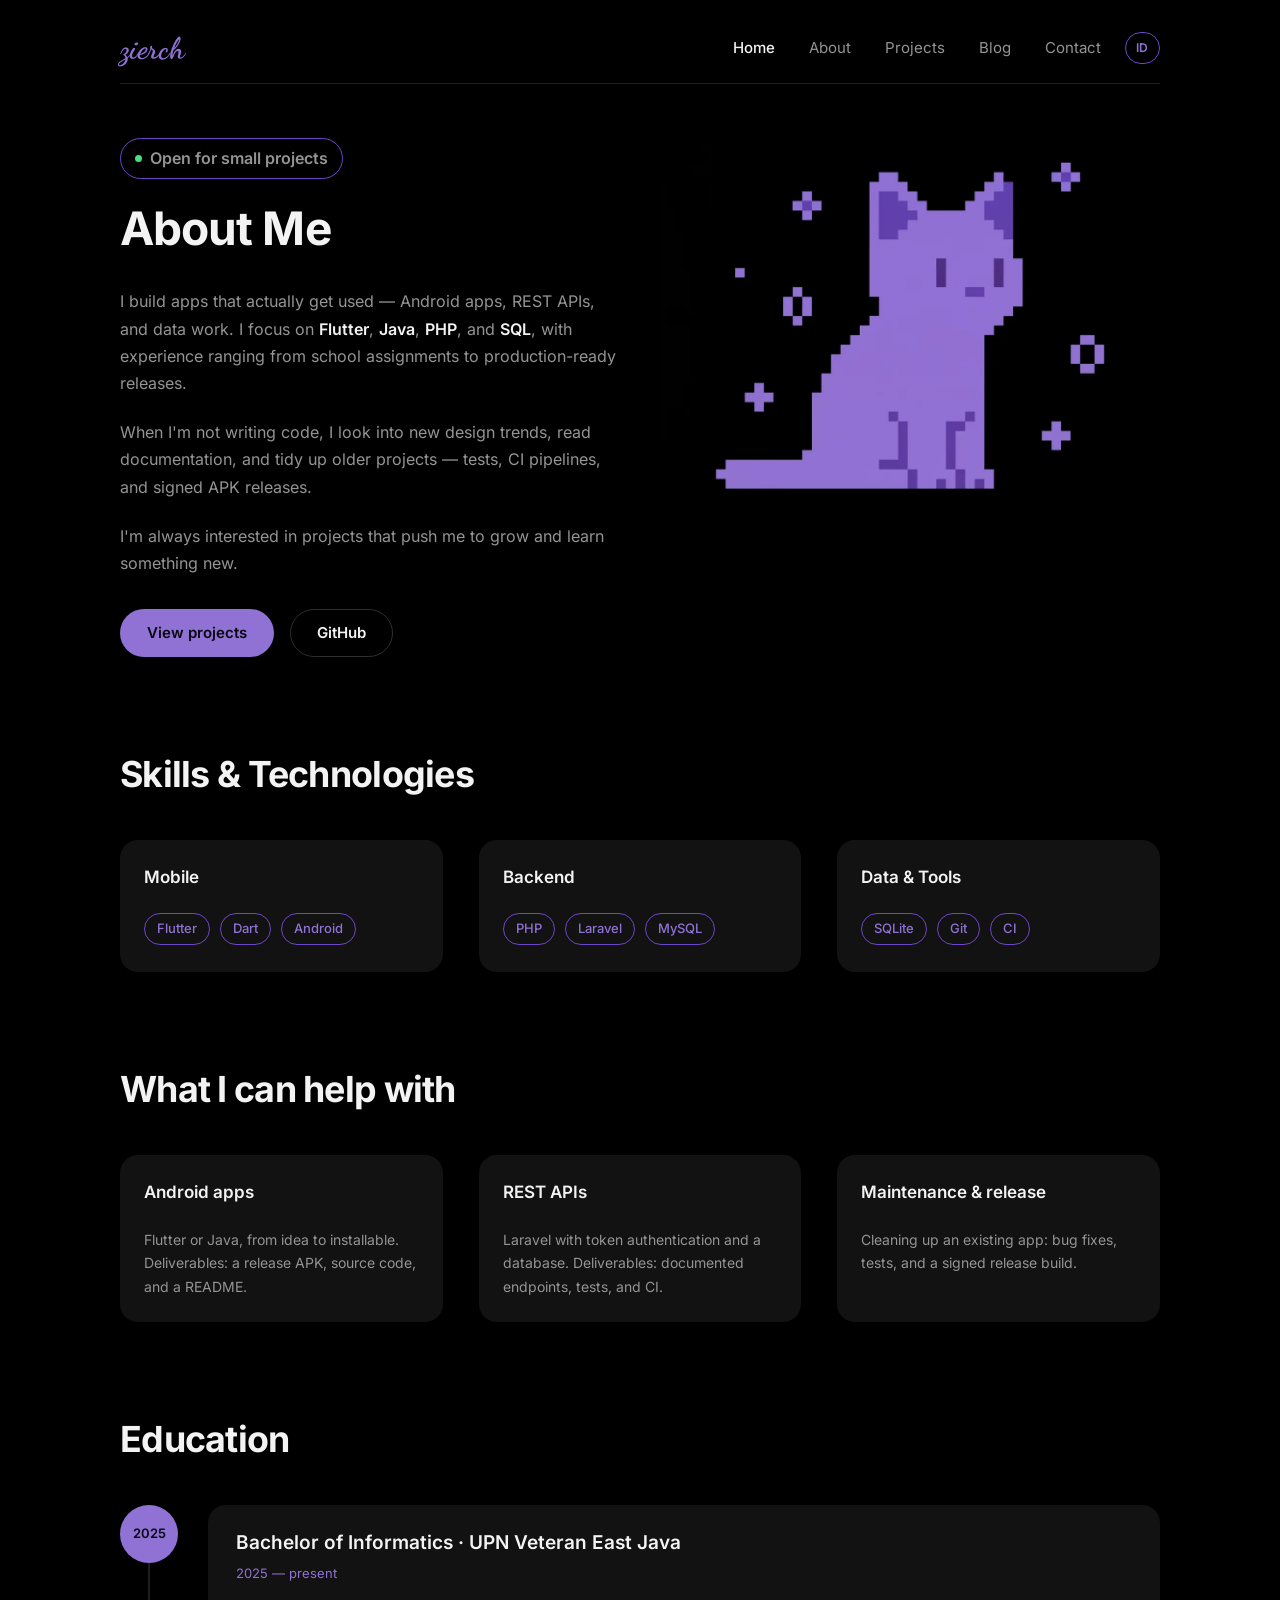
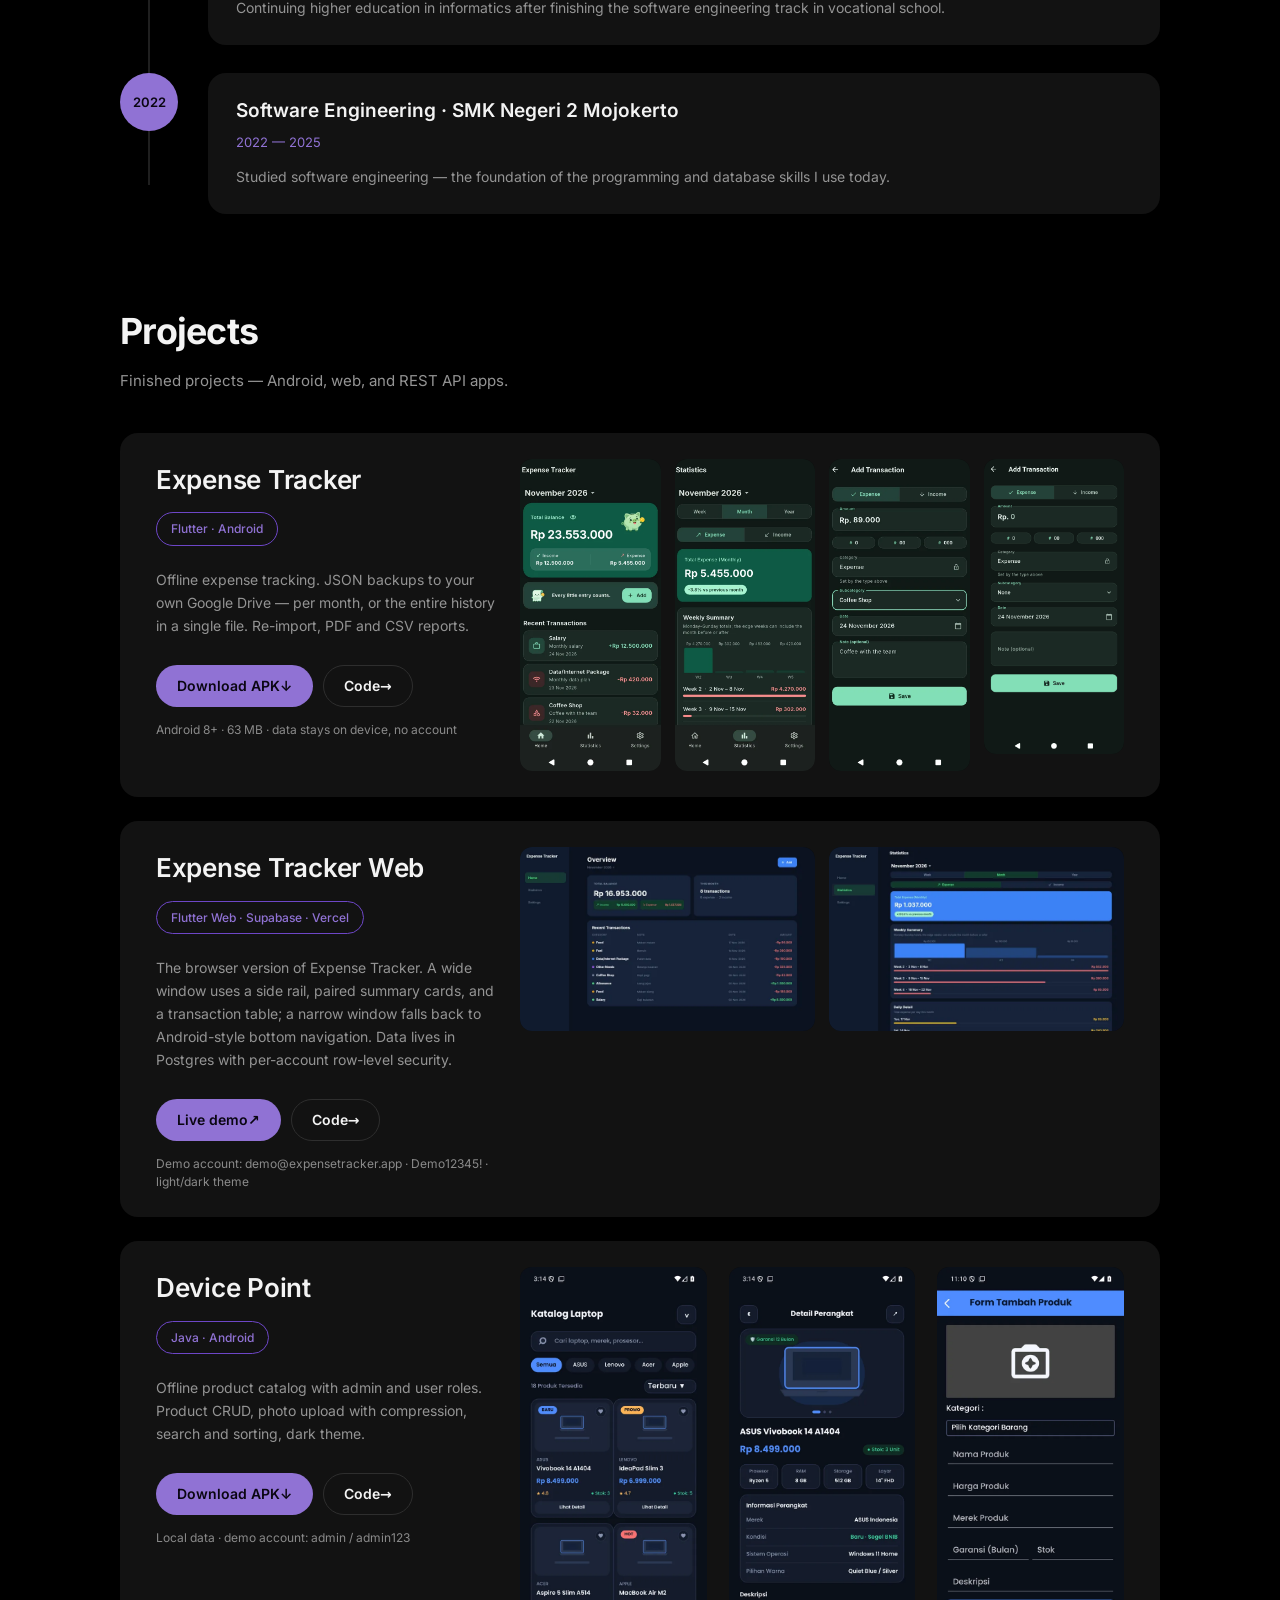
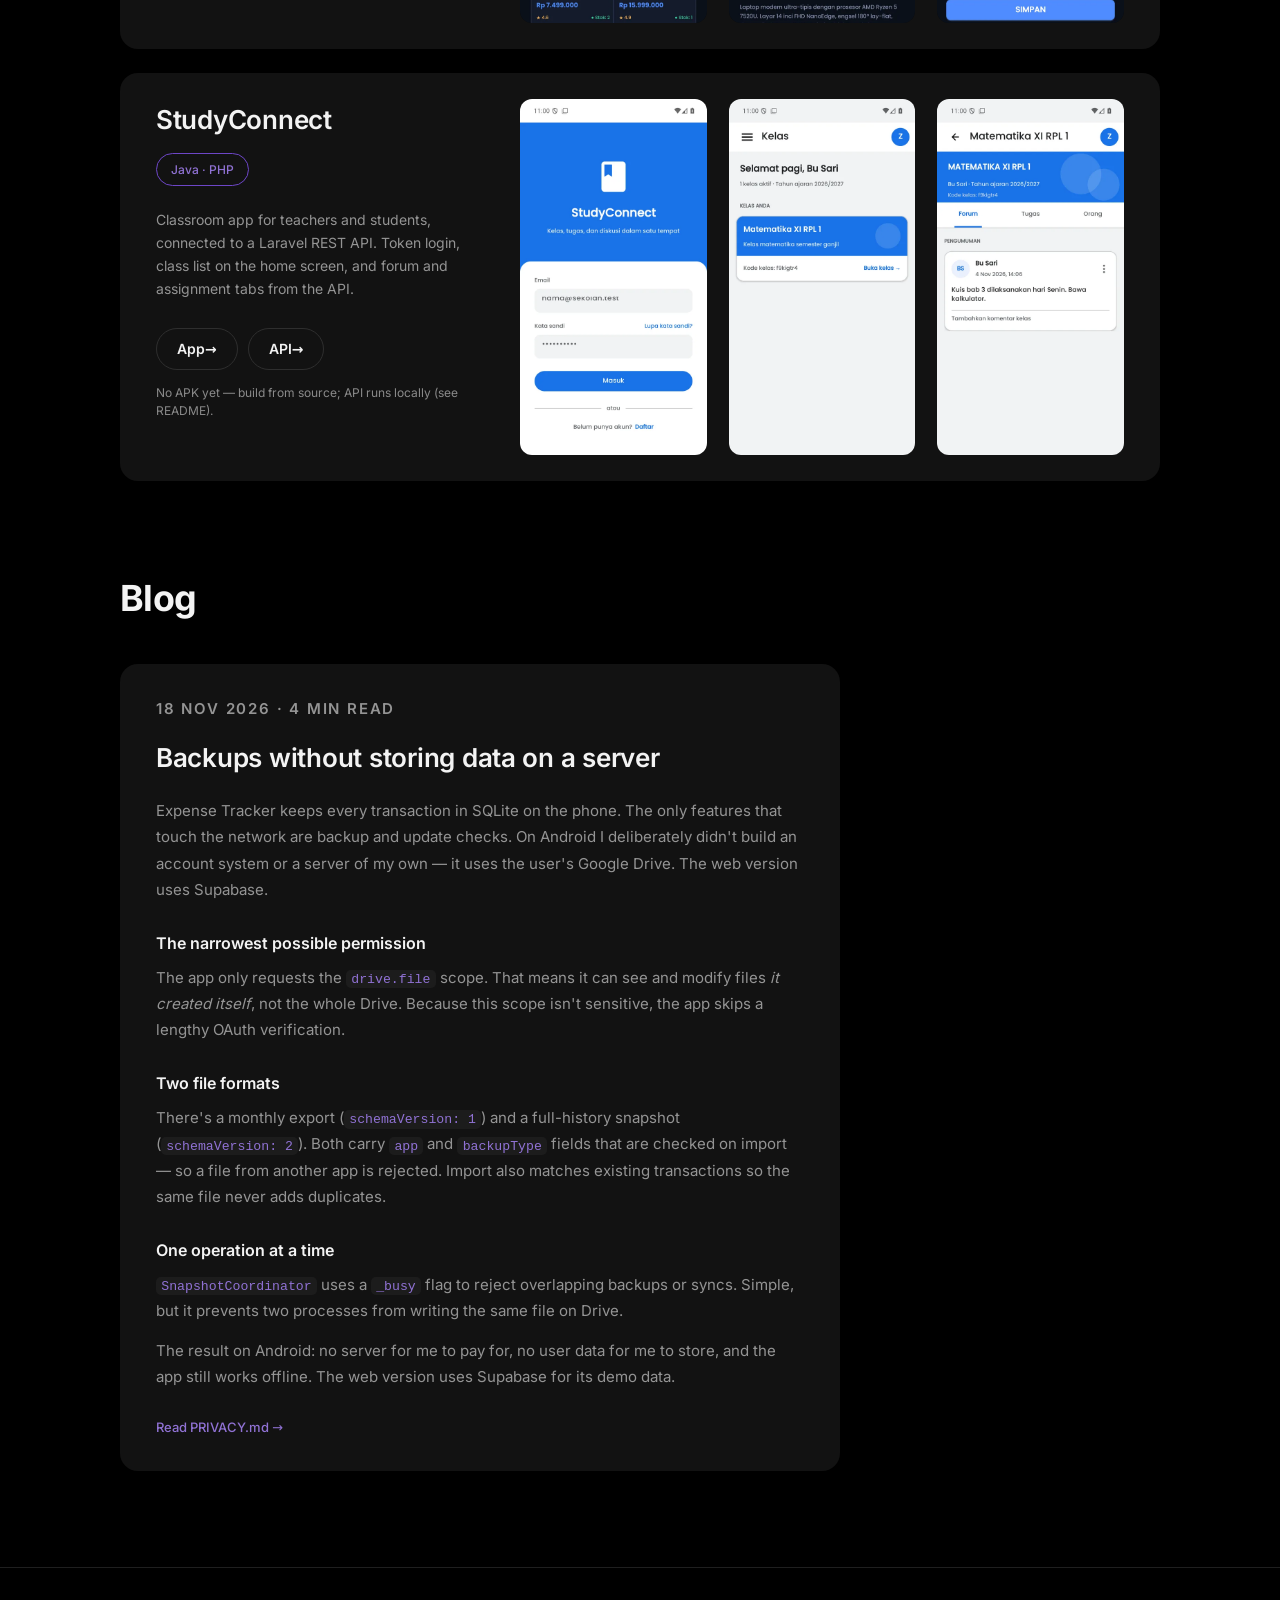
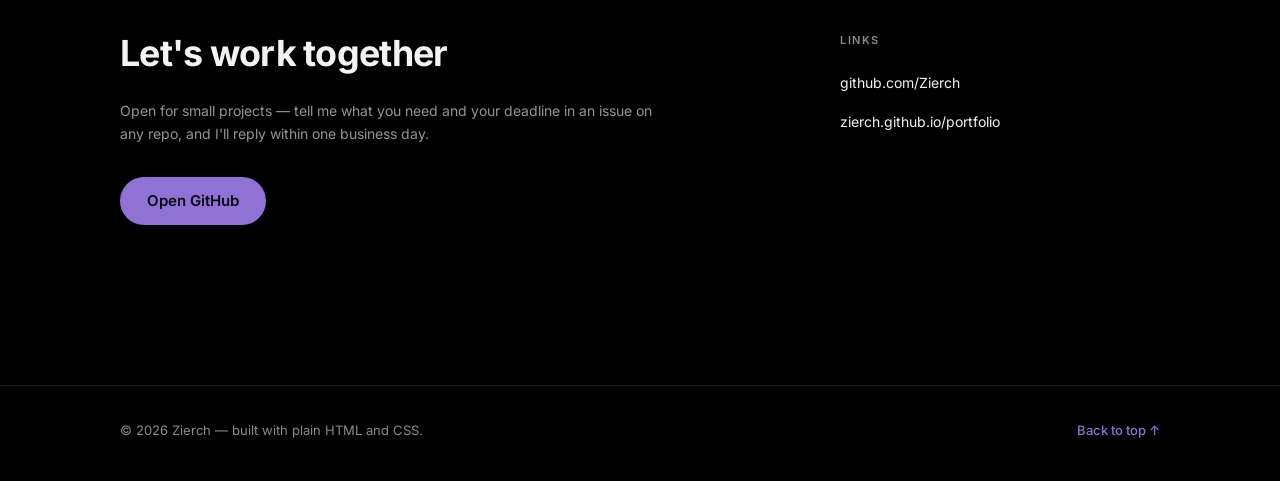
==== commit a2dc68a0: "fix: polish mobile navigation, contrast, and link previews" ====
--- a/en/index.html
+++ b/en/index.html
@@ -5,6 +5,21 @@
 <meta name="viewport" content="width=device-width, initial-scale=1">
 <title>Zierch — portfolio</title>
 <meta name="description" content="Portfolio of Nabil (Zierch) — Android apps, REST APIs, and data work. Flutter, Java, PHP, SQL.">
+<meta property="og:type" content="website">
+<meta property="og:site_name" content="Zierch">
+<meta property="og:locale" content="en_US">
+<meta property="og:locale:alternate" content="id_ID">
+<meta property="og:url" content="https://zierch.github.io/portfolio/en/">
+<meta property="og:title" content="Zierch — portfolio">
+<meta property="og:description" content="Portfolio of Nabil (Zierch) — Android apps, REST APIs, and data work. Flutter, Java, PHP, SQL.">
+<meta property="og:image" content="https://zierch.github.io/portfolio/assets/kucing.webp">
+<meta property="og:image:width" content="1040">
+<meta property="og:image:height" content="780">
+<meta property="og:image:alt" content="Purple pixel cat, Zierch's portfolio mascot.">
+<meta name="twitter:card" content="summary_large_image">
+<meta name="twitter:title" content="Zierch — portfolio">
+<meta name="twitter:description" content="Portfolio of Nabil (Zierch) — Android apps, REST APIs, and data work. Flutter, Java, PHP, SQL.">
+<meta name="twitter:image" content="https://zierch.github.io/portfolio/assets/kucing.webp">
 <meta name="color-scheme" content="dark light">
 <link rel="alternate" hreflang="id" href="https://zierch.github.io/portfolio/">
 <link rel="preload" href="../assets/fonts/inter-var.woff2" as="font" type="font/woff2" crossorigin>
@@ -20,6 +35,7 @@
 
 <header class="nav wrap">
   <a class="logo" href="#top">zierch</a>
+  <input class="menu-check" type="checkbox" id="menu-toggle" aria-label="Open menu" aria-controls="menu-mobile">
   <nav class="menu" id="menu-mobile" aria-label="Main navigation">
     <a href="#top" aria-current="page">Home</a>
     <a href="#about">About</a>
@@ -28,9 +44,9 @@
     <a href="#contact">Contact</a>
   </nav>
   <a class="lang" href="../" hreflang="id" lang="id" aria-label="Ganti ke Bahasa Indonesia">ID</a>
-  <button class="menu-toggle" aria-expanded="false" aria-controls="menu-mobile" aria-label="Open menu">
+  <label class="menu-toggle" for="menu-toggle">
     <span></span><span></span><span></span>
-  </button>
+  </label>
 </header>
 
 <main id="top">
--- a/style.css
+++ b/style.css
@@ -27,7 +27,7 @@
   --border: #2e2e2e;
   --text: #f3f3f3;
   --dim: #949494;
-  --muted: #6b6b6b;
+  --muted: #8a8a8a;
   --accent: #9072d4;
   --accent-dark: #6d46c7;
   --on-accent: #0a0612;
@@ -179,6 +179,22 @@
   height: 2px;
   background: var(--text);
   border-radius: 2px;
+  transition: transform 0.15s ease, opacity 0.15s ease;
+}
+
+/* kotak centang penggerak menu; tersembunyi tapi tetap bisa di-Tab */
+.menu-check {
+  display: none;
+  position: absolute;
+  width: 1px;
+  height: 1px;
+  margin: -1px;
+  padding: 0;
+  border: 0;
+  overflow: hidden;
+  clip: rect(0 0 0 0);
+  clip-path: inset(50%);
+  white-space: nowrap;
 }
 
 /* ---------- hero ---------- */
@@ -683,12 +699,59 @@
 }
 
 @media (max-width: 720px) {
-  .menu { display: none; }
-
-  /* dorong penanda bahasa ke kanan, berdampingan dengan hamburger */
-  .lang { margin-left: auto; }
-
-  .menu-toggle { display: flex; }
+  .nav {
+    flex-wrap: wrap;
+    row-gap: 0;
+  }
+
+  /* urutan: logo, bahasa, hamburger, panel menu */
+  .logo { order: 1; }
+  .lang { order: 2; margin-left: auto; }
+  .menu-toggle { order: 3; display: flex; }
+
+  /* kotak centang aktif hanya di layar kecil */
+  .menu-check { display: block; }
+
+  /* menu tersembunyi sampai kotak centang dicentang */
+  .menu {
+    display: none;
+    order: 4;
+    flex-basis: 100%;
+    flex-direction: column;
+    gap: 0;
+    margin: 10px 0 0;
+    padding: 6px 18px;
+    background: var(--card);
+    border: 1px solid var(--border);
+    border-radius: 14px;
+  }
+
+  .menu-check:checked ~ .menu { display: flex; }
+
+  .menu a {
+    padding: 11px 0;
+    border-top: 1px solid var(--line);
+  }
+
+  .menu a:first-child { border-top: 0; }
+
+  .menu-check:focus-visible ~ .menu-toggle {
+    outline: 2px solid var(--accent);
+    outline-offset: 3px;
+    border-radius: 6px;
+  }
+
+  .menu-check:checked ~ .menu-toggle span:nth-child(1) {
+    transform: translateY(7px) rotate(45deg);
+  }
+
+  .menu-check:checked ~ .menu-toggle span:nth-child(2) {
+    opacity: 0;
+  }
+
+  .menu-check:checked ~ .menu-toggle span:nth-child(3) {
+    transform: translateY(-7px) rotate(-45deg);
+  }
 
   .nav::after { bottom: -14px; }
 
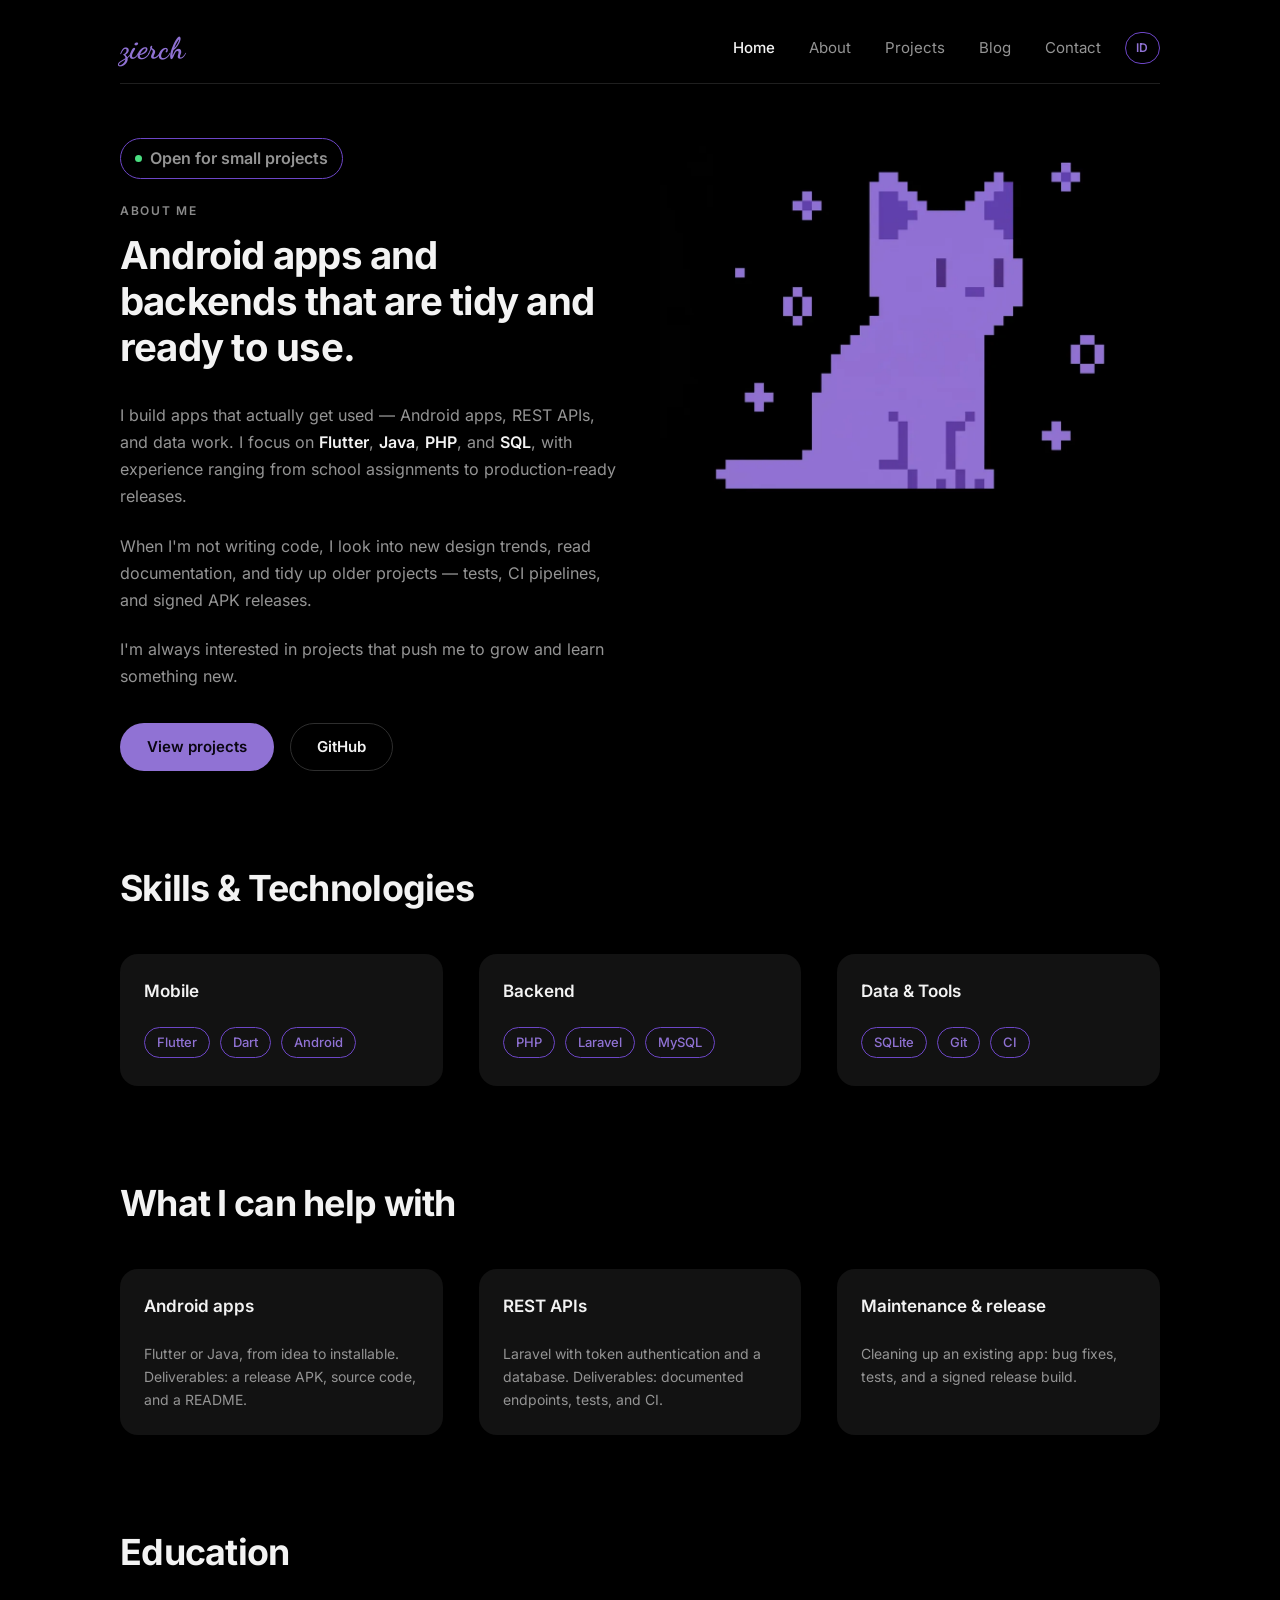
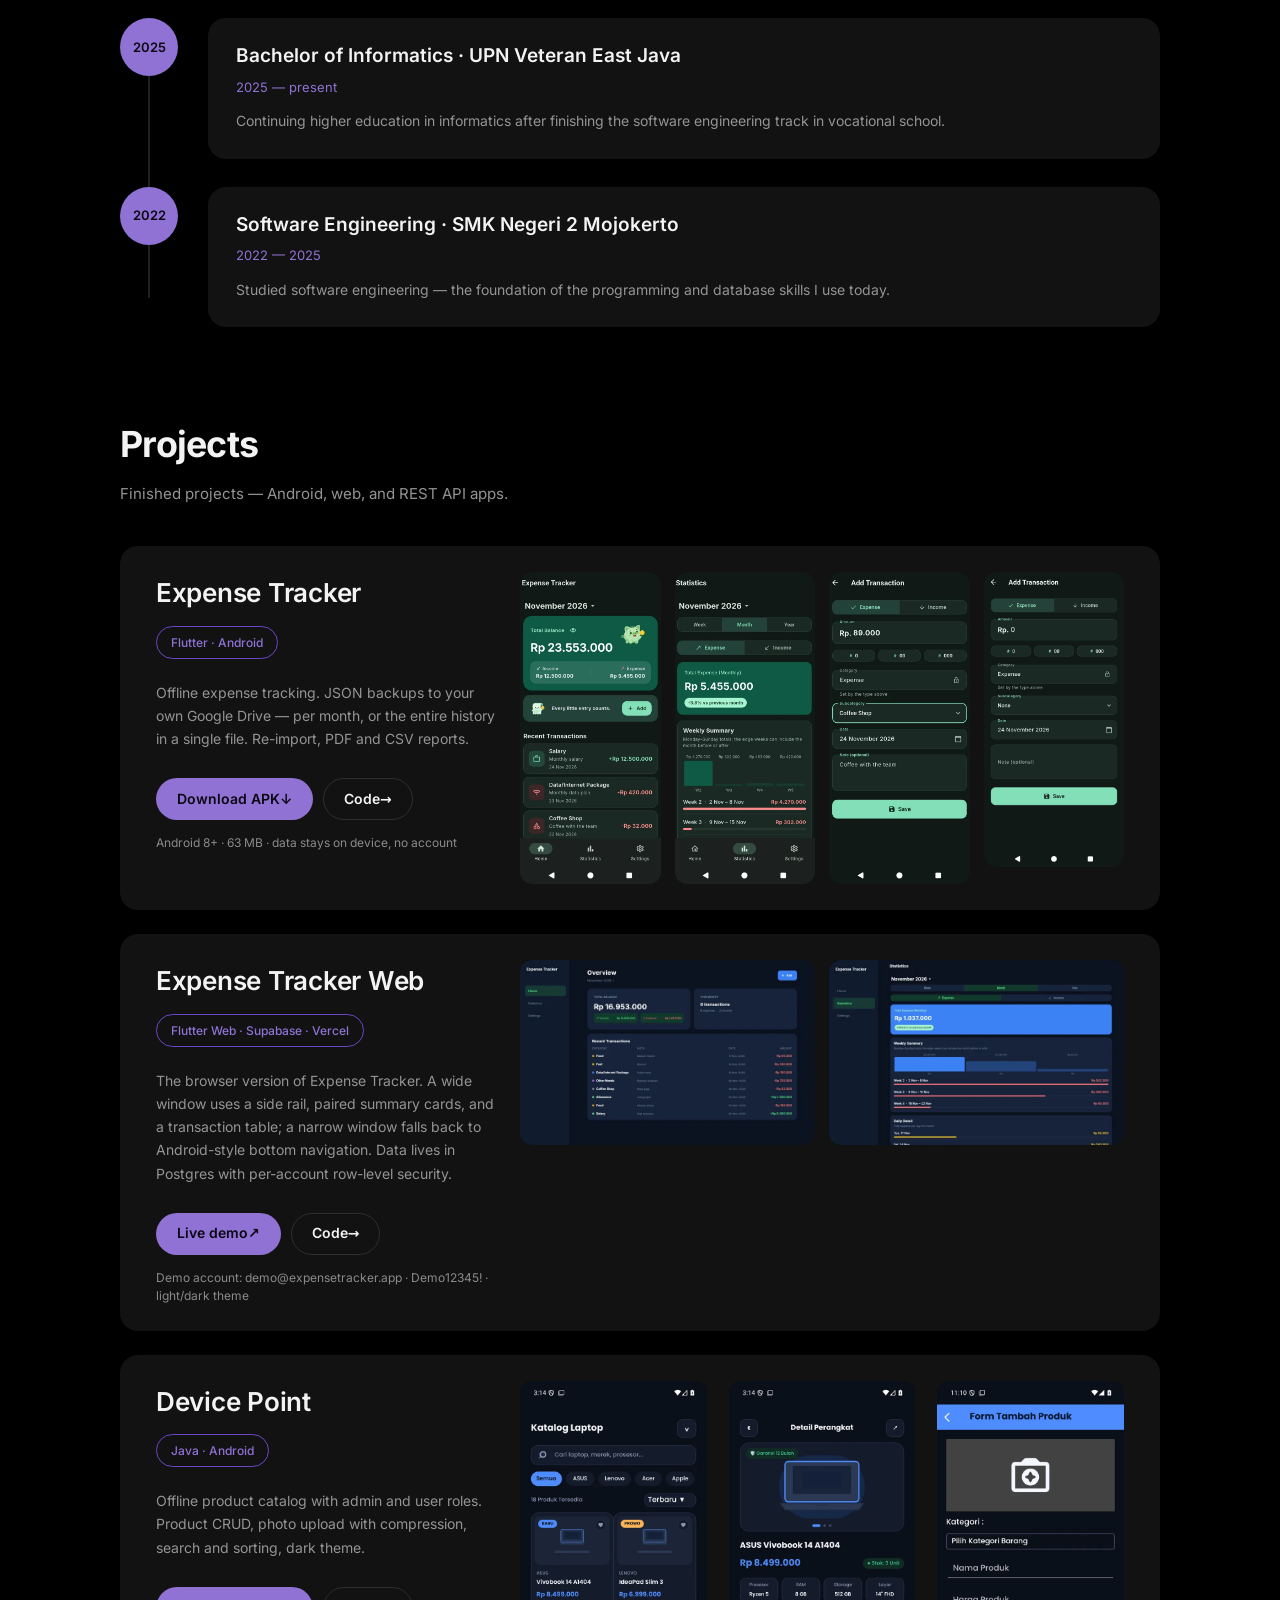
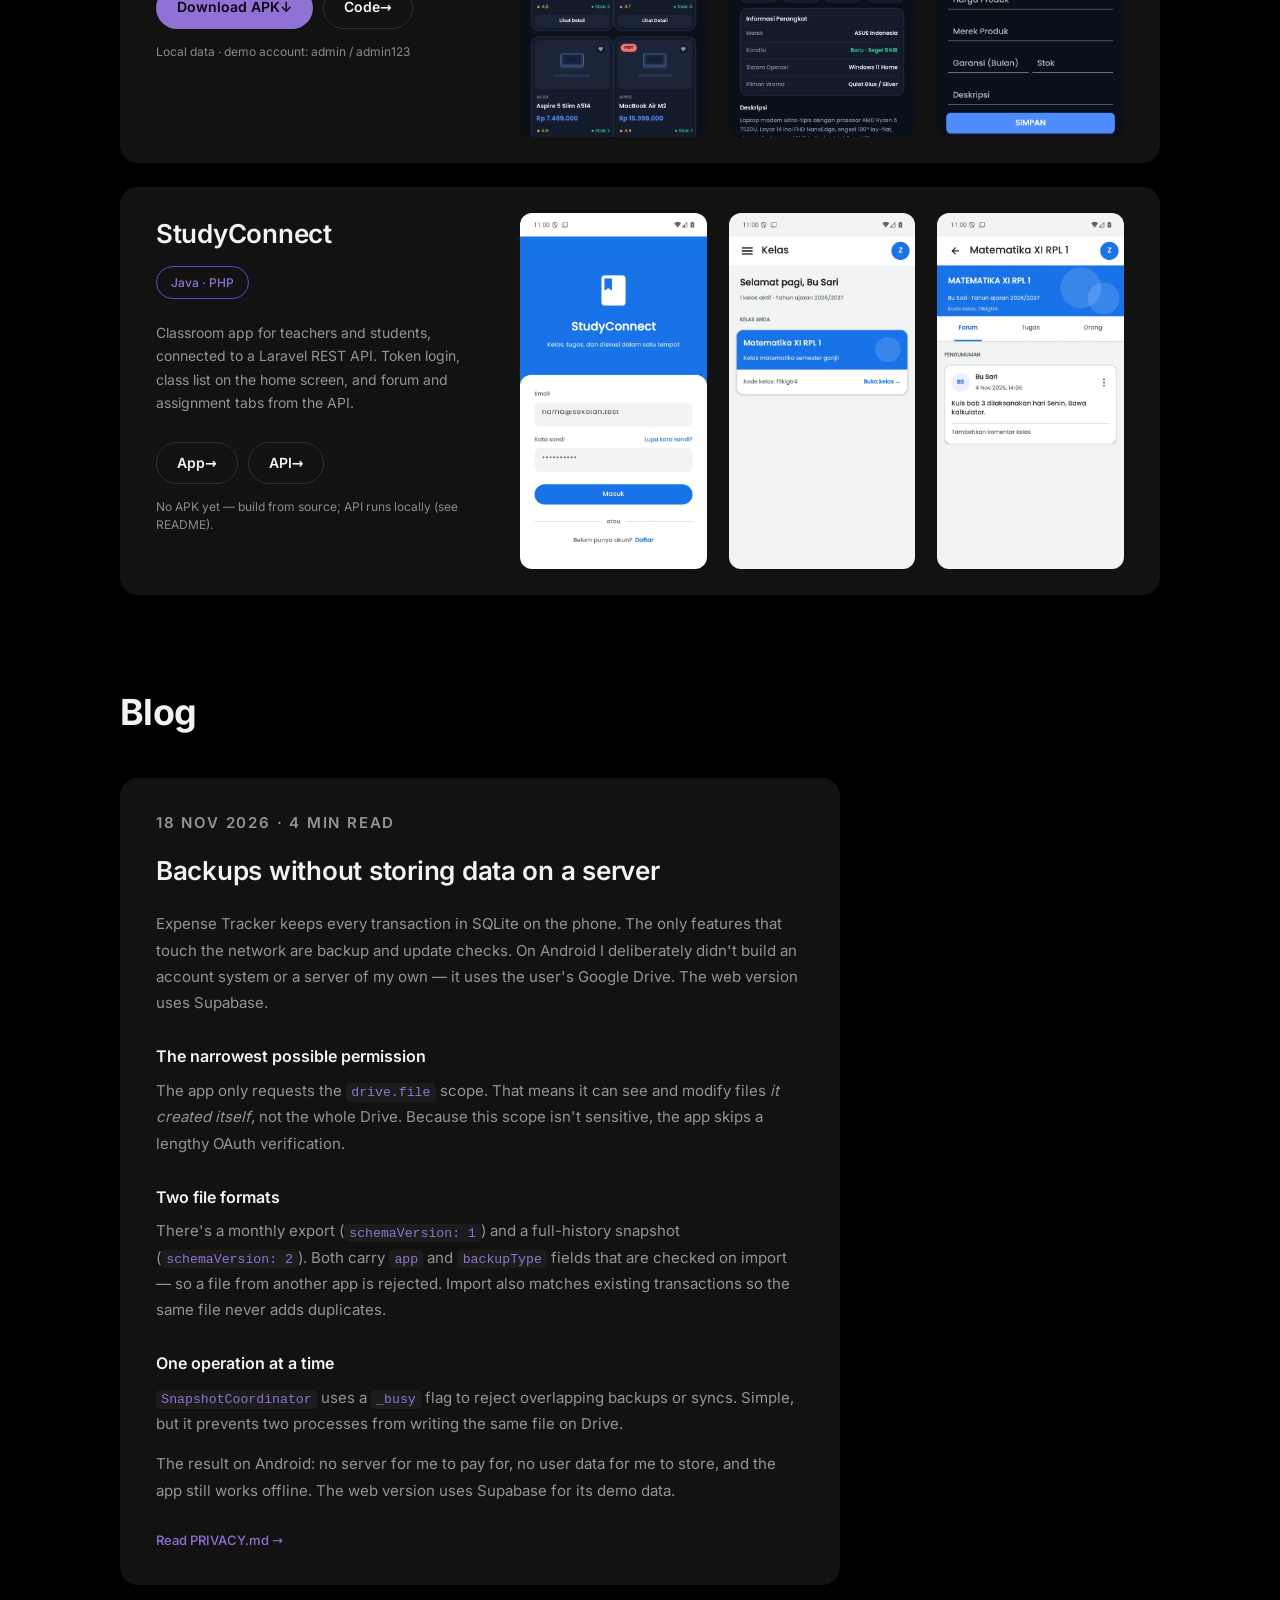
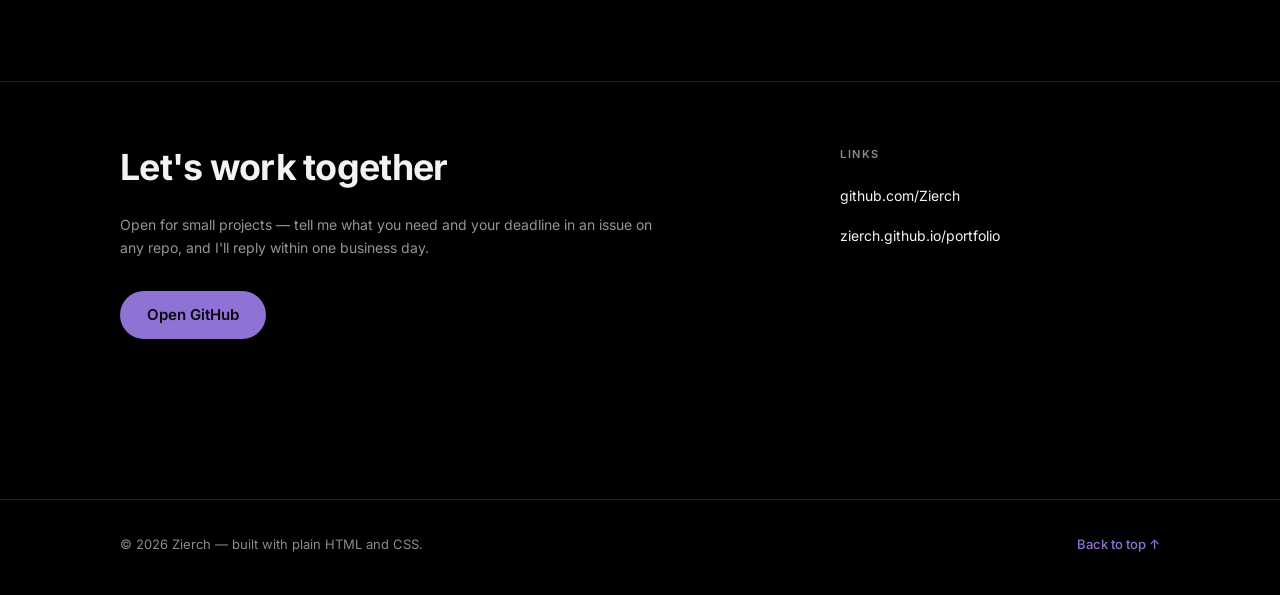
==== commit f2389275: "feat: sharpen hero headline, PNG preview, and SEO metadata" ====
--- a/en/index.html
+++ b/en/index.html
@@ -3,25 +3,29 @@
 <head>
 <meta charset="utf-8">
 <meta name="viewport" content="width=device-width, initial-scale=1">
-<title>Zierch — portfolio</title>
+<title>Zierch — Android apps &amp; backends that ship</title>
 <meta name="description" content="Portfolio of Nabil (Zierch) — Android apps, REST APIs, and data work. Flutter, Java, PHP, SQL.">
 <meta property="og:type" content="website">
 <meta property="og:site_name" content="Zierch">
 <meta property="og:locale" content="en_US">
 <meta property="og:locale:alternate" content="id_ID">
 <meta property="og:url" content="https://zierch.github.io/portfolio/en/">
-<meta property="og:title" content="Zierch — portfolio">
+<meta property="og:title" content="Zierch — Android apps &amp; backends that ship">
 <meta property="og:description" content="Portfolio of Nabil (Zierch) — Android apps, REST APIs, and data work. Flutter, Java, PHP, SQL.">
-<meta property="og:image" content="https://zierch.github.io/portfolio/assets/kucing.webp">
-<meta property="og:image:width" content="1040">
-<meta property="og:image:height" content="780">
-<meta property="og:image:alt" content="Purple pixel cat, Zierch's portfolio mascot.">
+<meta property="og:image" content="https://zierch.github.io/portfolio/assets/og-cover.png">
+<meta property="og:image:type" content="image/png">
+<meta property="og:image:width" content="1200">
+<meta property="og:image:height" content="630">
+<meta property="og:image:alt" content="Purple pixel cat mascot with the word zierch on a black background.">
 <meta name="twitter:card" content="summary_large_image">
-<meta name="twitter:title" content="Zierch — portfolio">
+<meta name="twitter:title" content="Zierch — Android apps &amp; backends that ship">
 <meta name="twitter:description" content="Portfolio of Nabil (Zierch) — Android apps, REST APIs, and data work. Flutter, Java, PHP, SQL.">
-<meta name="twitter:image" content="https://zierch.github.io/portfolio/assets/kucing.webp">
+<meta name="twitter:image" content="https://zierch.github.io/portfolio/assets/og-cover.png">
 <meta name="color-scheme" content="dark light">
+<link rel="canonical" href="https://zierch.github.io/portfolio/en/">
+<link rel="alternate" hreflang="en" href="https://zierch.github.io/portfolio/en/">
 <link rel="alternate" hreflang="id" href="https://zierch.github.io/portfolio/">
+<link rel="alternate" hreflang="x-default" href="https://zierch.github.io/portfolio/">
 <link rel="preload" href="../assets/fonts/inter-var.woff2" as="font" type="font/woff2" crossorigin>
 <link rel="preload" href="../assets/fonts/dancing-script-700.woff2" as="font" type="font/woff2" crossorigin>
 <link rel="stylesheet" href="../style.css">
@@ -31,7 +35,7 @@
 </head>
 <body>
 
-<a class="skip" href="#projects">Skip to projects</a>
+<a class="skip" href="#top">Skip to content</a>
 
 <header class="nav wrap">
   <a class="logo" href="#top">zierch</a>
@@ -55,7 +59,8 @@
   <section id="about" class="hero wrap" aria-labelledby="hero-judul">
     <div class="hero-text">
       <p class="badge"><span class="dot"></span> Open for small projects</p>
-      <h1 id="hero-judul">About Me</h1>
+      <p class="eyebrow">About Me</p>
+      <h1 id="hero-judul">Android apps and backends that are tidy and ready to use.</h1>
       <p>
         I build apps that actually get used — Android apps, REST APIs, and data
         work. I focus on <strong>Flutter</strong>, <strong>Java</strong>,
--- a/style.css
+++ b/style.css
@@ -210,7 +210,7 @@
 
 h1 {
   margin: 0 0 32px;
-  font-size: clamp(2.2rem, 3.6vw, 52px);
+  font-size: clamp(1.9rem, 3vw, 42px);
   line-height: 1.2;
   font-weight: 700;
   letter-spacing: -0.02em;
@@ -235,6 +235,16 @@
   height: 7px;
   border-radius: 50%;
   background: #4ade80;
+}
+
+/* label kecil di atas judul hero; "About Me" tidak lagi jadi H1 */
+.hero-text .eyebrow {
+  margin: 0 0 10px;
+  color: var(--muted);
+  font-size: 12px;
+  font-weight: 600;
+  letter-spacing: 0.14em;
+  text-transform: uppercase;
 }
 
 .hero-text p {
@@ -773,6 +783,12 @@
     scroll-snap-align: start;
   }
 
+  /* tangkapan web landscape: satu per layar supaya teks dashboard terbaca */
+  .shots--wide img {
+    flex: 0 0 100%;
+    max-width: 100%;
+  }
+
   .project { padding: 24px; }
 
   .timeline-item { gap: 20px; }
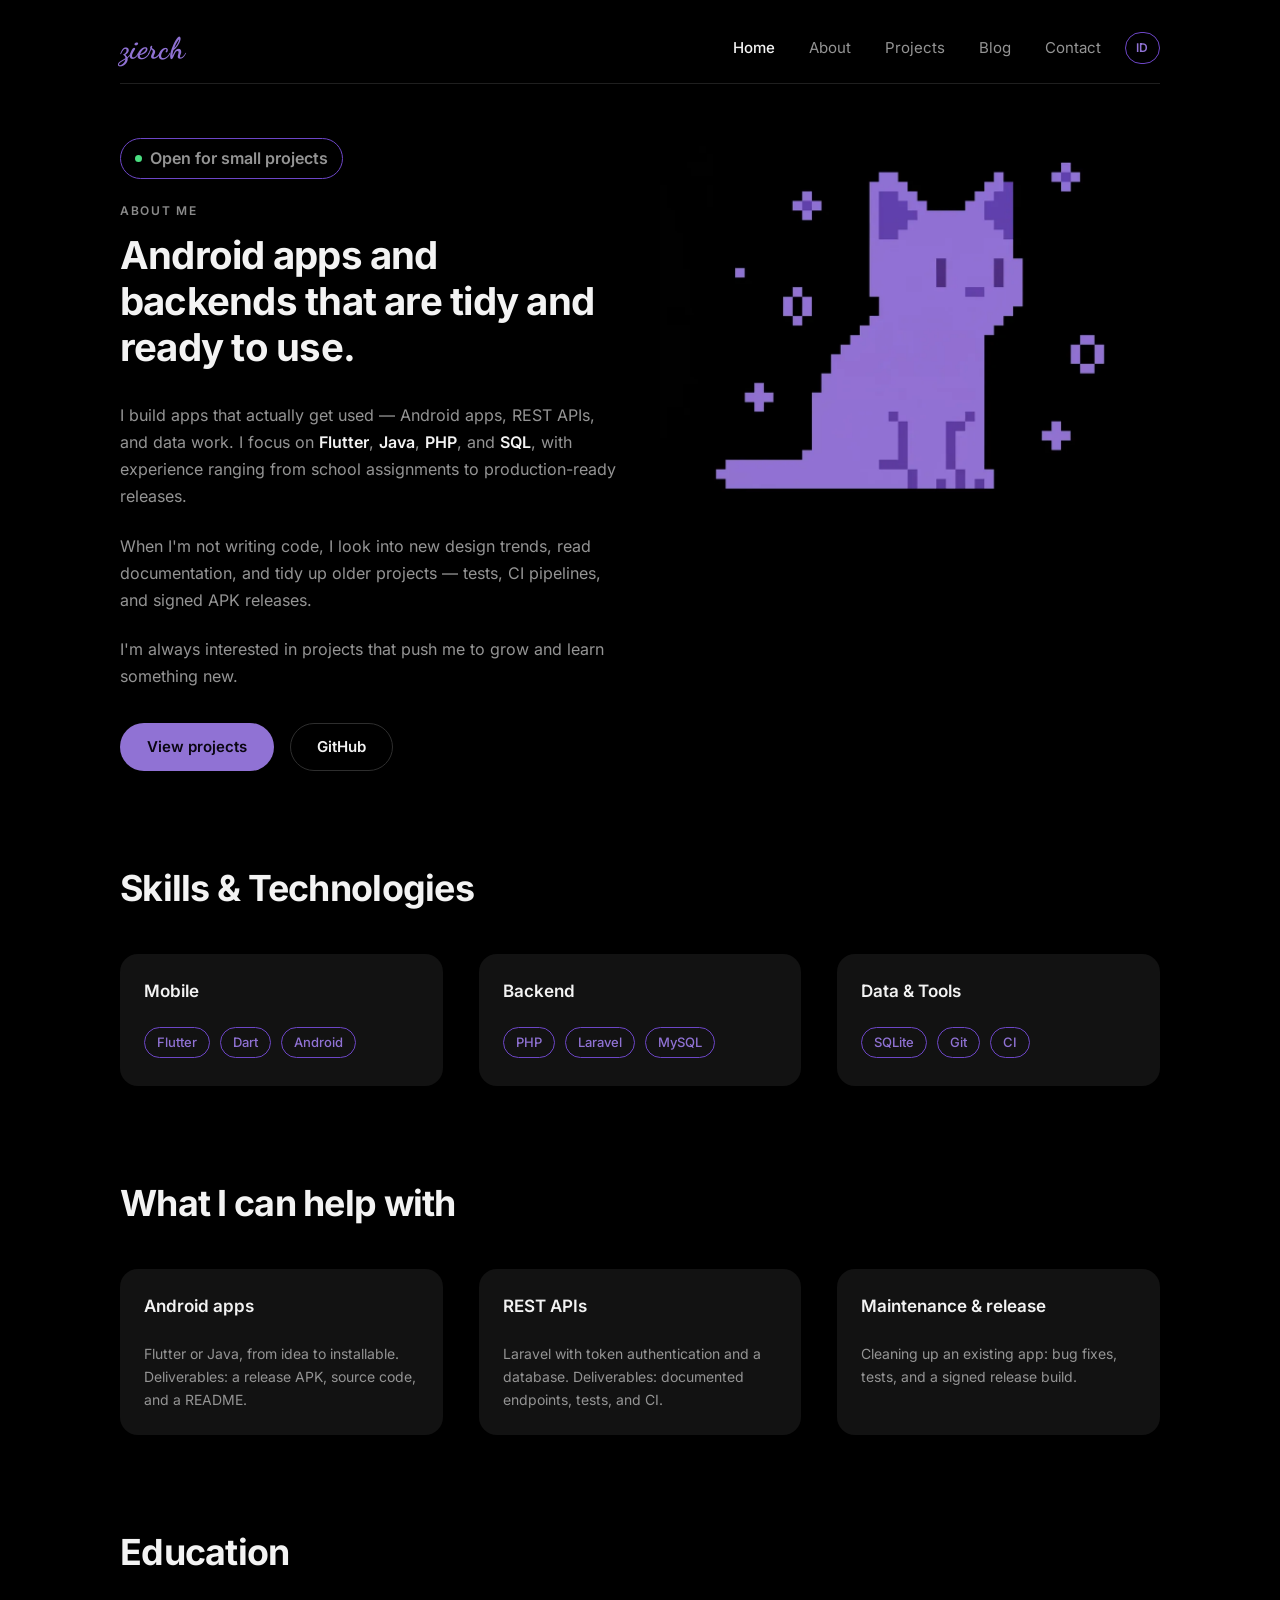
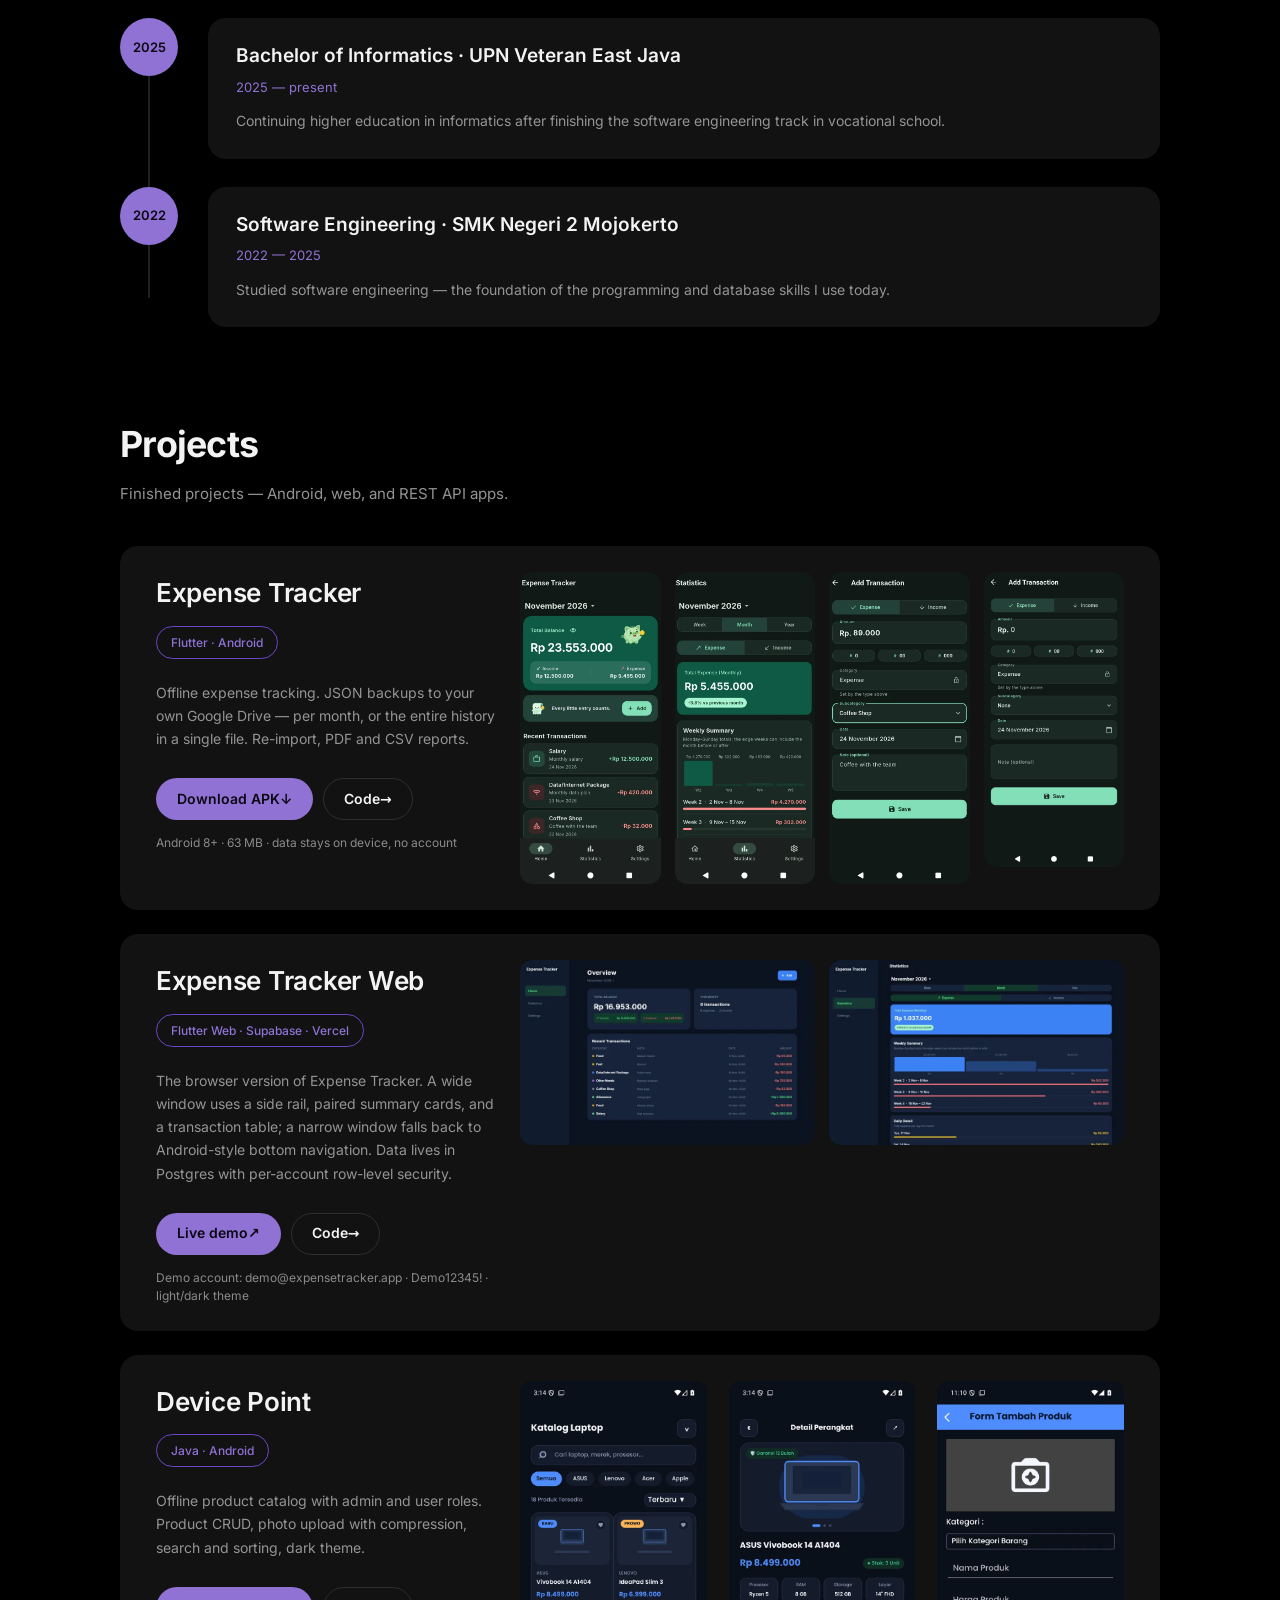
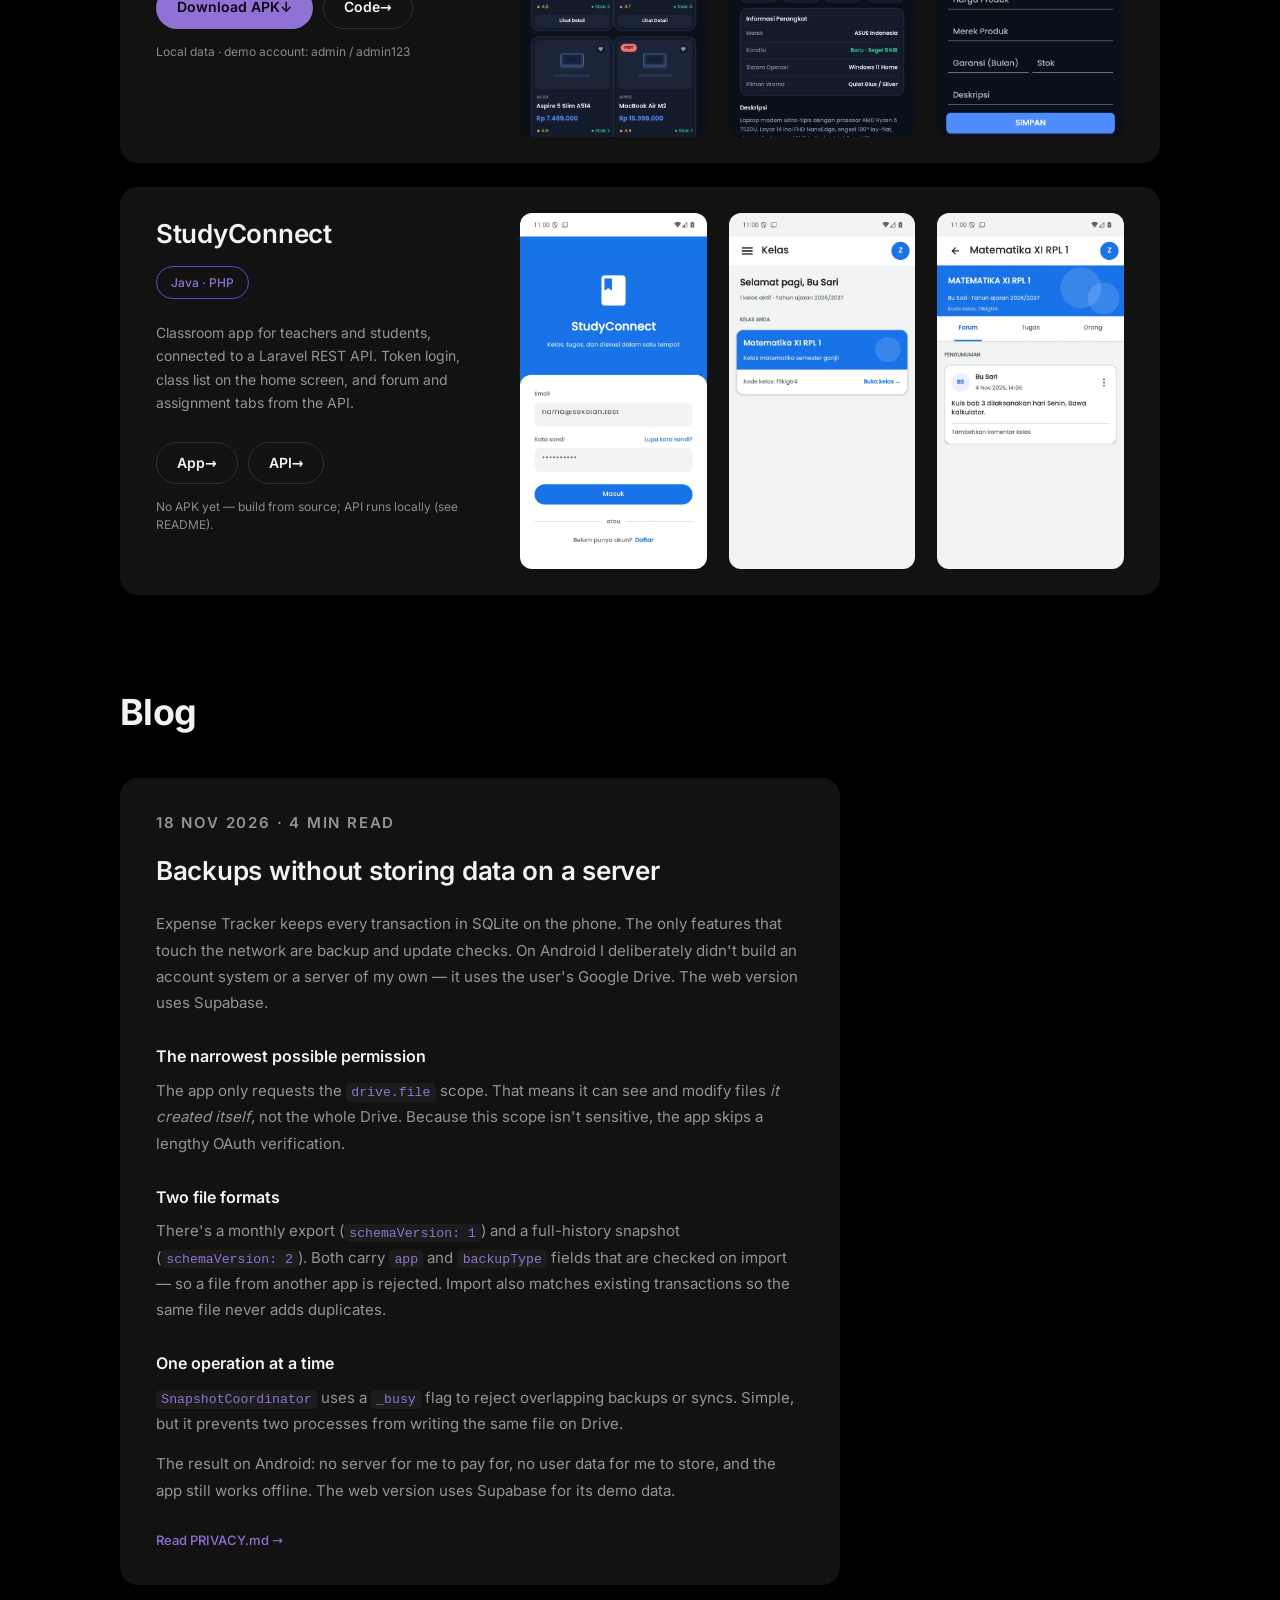
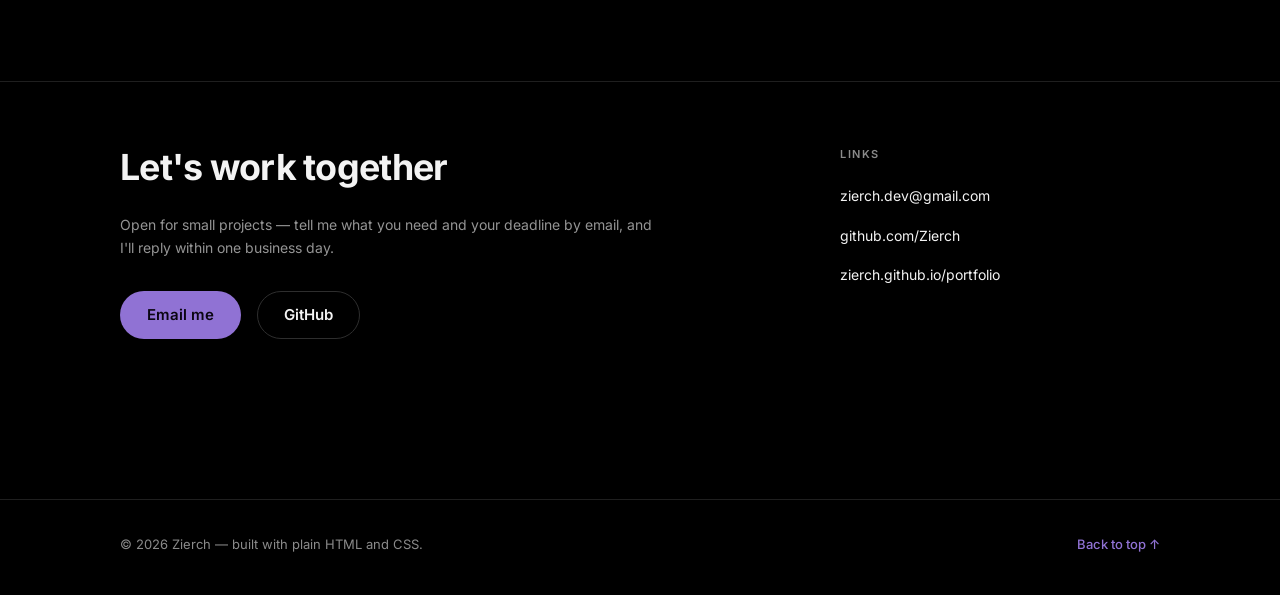
==== commit 849a0092: "feat: add email contact to portfolio" ====
--- a/en/index.html
+++ b/en/index.html
@@ -278,14 +278,16 @@
   <section id="contact" class="section wrap contact" aria-labelledby="contact-judul">
     <div class="contact-main">
       <h2 id="contact-judul">Let's work together</h2>
-      <p class="desc">Open for small projects — tell me what you need and your deadline in an issue on any repo, and I'll reply within one business day.</p>
+      <p class="desc">Open for small projects — tell me what you need and your deadline by email, and I'll reply within one business day.</p>
       <div class="hero-actions">
-        <a class="btn btn-primary" href="https://github.com/Zierch">Open GitHub</a>
+        <a class="btn btn-primary" href="mailto:zierch.dev@gmail.com">Email me</a>
+        <a class="btn btn-ghost" href="https://github.com/Zierch">GitHub</a>
       </div>
     </div>
     <div class="contact-links">
       <h3>LINKS</h3>
       <ul>
+        <li><a href="mailto:zierch.dev@gmail.com">zierch.dev@gmail.com</a></li>
         <li><a href="https://github.com/Zierch">github.com/Zierch</a></li>
         <li><a href="https://zierch.github.io/portfolio/">zierch.github.io/portfolio</a></li>
       </ul>
